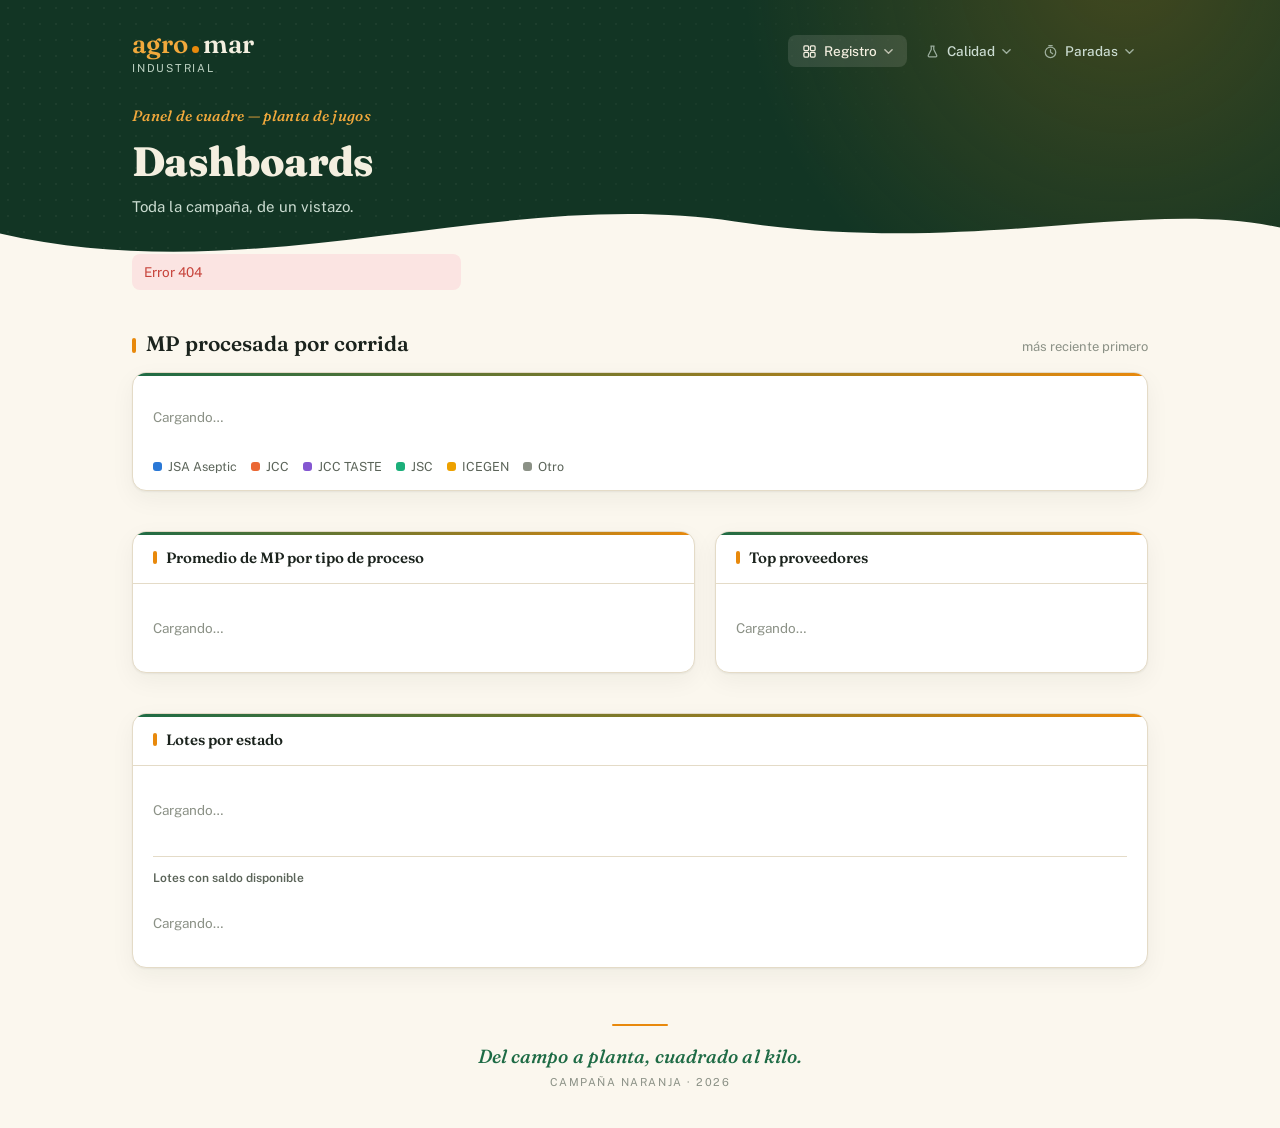
==== web/index.html @ 3c663998 "Nombres completos en "Top proveedores" (Dashboards) Los nombres de proveedor se cortaban con "..." y" ====
<!doctype html>
<html lang="es" data-theme="light">
<head>
<meta charset="utf-8">
<meta name="viewport" content="width=device-width, initial-scale=1, maximum-scale=1">
<title>Dashboards · Agromar</title>
<link rel="preconnect" href="https://fonts.googleapis.com">
<link rel="preconnect" href="https://fonts.gstatic.com" crossorigin>
<link href="https://fonts.googleapis.com/css2?family=Fraunces:ital,opsz,wght@0,9..144,500;0,9..144,600;0,9..144,700;0,9..144,800;1,9..144,500;1,9..144,600&family=Public+Sans:wght@400;500;600;700&family=IBM+Plex+Mono:wght@500;600&display=swap" rel="stylesheet">
<link rel="icon" type="image/svg+xml" href="/favicon.svg">
<link rel="stylesheet" href="style.css">
</head>
<body>

<div class="hero">
  <div class="wrap hero-inner">
    <div class="mark-row">
      <div>
        <div class="mark"><span class="agro">agro</span><span class="dot"></span><span class="mar">mar</span></div>
        <div class="mark-sub">Industrial</div>
      </div>
      <nav class="tabs">
        <button type="button" class="nav-dropdown-btn active" data-menu="menuRegistro">
          <svg class="nav-icon" viewBox="0 0 18 18" fill="none"><rect x="2.3" y="2.3" width="5.6" height="5.6" rx="1.2" stroke="currentColor" stroke-width="1.5"/><rect x="10.1" y="2.3" width="5.6" height="5.6" rx="1.2" stroke="currentColor" stroke-width="1.5"/><rect x="2.3" y="10.1" width="5.6" height="5.6" rx="1.2" stroke="currentColor" stroke-width="1.5"/><rect x="10.1" y="10.1" width="5.6" height="5.6" rx="1.2" stroke="currentColor" stroke-width="1.5"/></svg>
          Registro
          <svg class="nav-caret" viewBox="0 0 10 6" fill="none"><path d="M1 1l4 4 4-4" stroke="currentColor" stroke-width="1.6" stroke-linecap="round" stroke-linejoin="round"/></svg>
        </button>
        <button type="button" class="nav-dropdown-btn" data-menu="menuCalidad">
          <svg class="nav-icon" viewBox="0 0 18 18" fill="none"><path d="M7 2.5h4M7.5 2.5v4.2L4 13.5a1.3 1.3 0 0 0 1.15 1.9h7.7A1.3 1.3 0 0 0 14 13.5l-3.5-6.8V2.5" stroke="currentColor" stroke-width="1.5" stroke-linecap="round" stroke-linejoin="round"/></svg>
          Calidad
          <svg class="nav-caret" viewBox="0 0 10 6" fill="none"><path d="M1 1l4 4 4-4" stroke="currentColor" stroke-width="1.6" stroke-linecap="round" stroke-linejoin="round"/></svg>
        </button>
        <button type="button" class="nav-dropdown-btn" data-menu="menuParadas">
          <svg class="nav-icon" viewBox="0 0 18 18" fill="none"><circle cx="9" cy="10" r="6.3" stroke="currentColor" stroke-width="1.5"/><path d="M9 6.8V10l2.6 1.7" stroke="currentColor" stroke-width="1.5" stroke-linecap="round" stroke-linejoin="round"/><path d="M7 2h4" stroke="currentColor" stroke-width="1.5" stroke-linecap="round"/></svg>
          Paradas
          <svg class="nav-caret" viewBox="0 0 10 6" fill="none"><path d="M1 1l4 4 4-4" stroke="currentColor" stroke-width="1.6" stroke-linecap="round" stroke-linejoin="round"/></svg>
        </button>
      </nav>
    </div>
    <p class="hero-eyebrow">Panel de cuadre — planta de jugos</p>
    <h1 class="hero-title">Dashboards</h1>
    <p class="hero-sub">Toda la campaña, de un vistazo.</p>
  </div>
  <div class="wave">
    <svg viewBox="0 0 1080 90" preserveAspectRatio="none"><path d="M0,40 C 220,90 420,0 620,30 C 820,60 960,10 1080,35 L1080,90 L0,90 Z" fill="var(--bg)"/></svg>
  </div>
</div>

<div class="wrap" style="margin-top:-36px;position:relative;z-index:2">
  <div class="kpis-3" id="kpis"><div class="empty">Cargando…</div></div>

  <section>
    <div class="section-head">
      <h2>MP procesada por corrida</h2>
      <span class="hint">más reciente primero</span>
    </div>
    <div class="panel">
      <div class="panel-body">
        <div class="stat-row scroll-y" id="chartCorridas"><div class="empty">Cargando…</div></div>
        <div class="viz-legend" id="legendTipo">
          <div class="viz-legend-item"><span class="viz-legend-dot" style="background:var(--series-1)"></span>JSA Aseptic</div>
          <div class="viz-legend-item"><span class="viz-legend-dot" style="background:var(--series-2)"></span>JCC</div>
          <div class="viz-legend-item"><span class="viz-legend-dot" style="background:var(--series-5)"></span>JCC TASTE</div>
          <div class="viz-legend-item"><span class="viz-legend-dot" style="background:var(--series-3)"></span>JSC</div>
          <div class="viz-legend-item"><span class="viz-legend-dot" style="background:var(--series-4)"></span>ICEGEN</div>
          <div class="viz-legend-item"><span class="viz-legend-dot" style="background:var(--text-muted)"></span>Otro</div>
        </div>
      </div>
    </div>
  </section>

  <section class="split split-stretch">
    <div class="panel">
      <div class="panel-head"><h3>Promedio de MP por tipo de proceso</h3></div>
      <div class="panel-body">
        <div class="stat-row" id="porTipo"><div class="empty">Cargando…</div></div>
      </div>
    </div>

    <div class="panel">
      <div class="panel-head"><h3>Top proveedores</h3></div>
      <div class="panel-body">
        <div class="stat-row scroll-y" id="porProveedor" style="max-height:280px"><div class="empty">Cargando…</div></div>
      </div>
    </div>
  </section>

  <section>
    <div class="panel">
      <div class="panel-head"><h3>Lotes por estado</h3></div>
      <div class="panel-body">
        <div class="stat-row" id="porEstado"><div class="empty">Cargando…</div></div>
        <div class="mini-subhead">Lotes con saldo disponible</div>
        <div class="stat-row scroll-y" id="listaSaldo" style="max-height:260px"><div class="empty">Cargando…</div></div>
      </div>
    </div>
  </section>
  <!-- "Producto terminado" se quitó (09-set-2026) - litros/rendimiento
       solo eran confiables para 2 de 57 corridas, quedaba engañoso como
       total de campaña. Pendiente decidir qué va en su lugar - ver
       memoria del proyecto. -->

  <div class="foot">
    <div class="foot-rule"></div>
    <div class="foot-line">Del campo a planta, cuadrado al kilo.</div>
    <div class="foot-year">Campaña Naranja · 2026</div>
  </div>
</div>

<div class="nav-dropdown-menu" id="menuRegistro" hidden>
  <a href="tablero.html"><svg class="nav-icon" viewBox="0 0 18 18" fill="none"><rect x="2" y="3" width="14" height="9.5" rx="1.3" stroke="currentColor" stroke-width="1.5"/><path d="M6.5 15.5h5M9 12.5v3" stroke="currentColor" stroke-width="1.5" stroke-linecap="round"/></svg>Tablero</a>
  <a href="index.html" class="active"><svg class="nav-icon" viewBox="0 0 18 18" fill="none"><path d="M3.5 14V9.5M9 14V4M14.5 14V10.5" stroke="currentColor" stroke-width="1.8" stroke-linecap="round"/></svg>Dashboards</a>
  <a href="corridas.html"><svg class="nav-icon" viewBox="0 0 18 18" fill="none"><path d="M2 10h2.8l1.8-5.5L9.4 13l1.6-6.5H16" stroke="currentColor" stroke-width="1.7" stroke-linecap="round" stroke-linejoin="round"/></svg>Corridas</a>
  <a href="registrar.html"><svg class="nav-icon" viewBox="0 0 18 18" fill="none"><path d="M11.3 3.3l3.4 3.4-7.6 7.6-3.9 1 1-3.9 7.1-7.1Z" stroke="currentColor" stroke-width="1.6" stroke-linejoin="round"/></svg>Registrar consumo</a>
  <a href="lotes.html"><svg class="nav-icon" viewBox="0 0 18 18" fill="none"><path d="M2.5 6.2 9 3l6.5 3.2v6.6L9 16l-6.5-3.2V6.2Z" stroke="currentColor" stroke-width="1.5" stroke-linejoin="round"/><path d="M2.5 6.2 9 9.4l6.5-3.2M9 9.4V16" stroke="currentColor" stroke-width="1.5" stroke-linejoin="round"/></svg>Lotes</a>
  <a href="trazabilidad.html"><svg class="nav-icon" viewBox="0 0 18 18" fill="none"><circle cx="7.8" cy="7.8" r="4.8" stroke="currentColor" stroke-width="1.5"/><path d="M11.5 11.5L15.5 15.5" stroke="currentColor" stroke-width="1.5" stroke-linecap="round"/></svg>Trazabilidad de lote</a>
  <a href="sincronizar.html"><svg class="nav-icon" viewBox="0 0 18 18" fill="none"><path d="M14.5 5.2A6 6 0 0 0 4 8.3M3.5 12.8A6 6 0 0 0 14 9.7" stroke="currentColor" stroke-width="1.6" stroke-linecap="round"/><path d="M14.5 2.2v3.3h-3.3M3.5 15.8v-3.3h3.3" stroke="currentColor" stroke-width="1.6" stroke-linecap="round" stroke-linejoin="round"/></svg>Sincronizar</a>
</div>
<div class="nav-dropdown-menu" id="menuCalidad" hidden>
  <a href="calidad.html"><svg class="nav-icon" viewBox="0 0 18 18" fill="none"><path d="M7 2.5h4M7.5 2.5v4.2L4 13.5a1.3 1.3 0 0 0 1.15 1.9h7.7A1.3 1.3 0 0 0 14 13.5l-3.5-6.8V2.5" stroke="currentColor" stroke-width="1.5" stroke-linecap="round" stroke-linejoin="round"/></svg>Siguiente bin</a>
  <a href="mediciones.html"><svg class="nav-icon" viewBox="0 0 18 18" fill="none"><path d="M9 2.5v4M6 3.2l1 3.6M12 3.2l-1 3.6M6 6.5h6l1.3 8a1.5 1.5 0 0 1-1.5 1.8H6.2A1.5 1.5 0 0 1 4.7 14.5Z" stroke="currentColor" stroke-width="1.4" stroke-linecap="round" stroke-linejoin="round"/></svg>Medición de tanques</a>
</div>
<div class="nav-dropdown-menu" id="menuParadas" hidden>
  <a href="paradas.html"><svg class="nav-icon" viewBox="0 0 18 18" fill="none"><circle cx="9" cy="10" r="6.3" stroke="currentColor" stroke-width="1.5"/><path d="M9 6.8V10l2.6 1.7" stroke="currentColor" stroke-width="1.5" stroke-linecap="round" stroke-linejoin="round"/><path d="M7 2h4" stroke="currentColor" stroke-width="1.5" stroke-linecap="round"/></svg>Registrar paradas</a>
</div>

<script src="app.js"></script>
<script>
const TIPO_ORDEN = [
  { key: "JSA", label: "JSA Aseptic", clase: "series-1" },
  { key: "JCC", label: "JCC", clase: "series-2" },
  { key: "JCC TASTE", label: "JCC TASTE", clase: "series-5" },
  { key: "JSC", label: "JSC", clase: "series-3" },
  { key: "ICEGEN", label: "ICEGEN", clase: "series-4" },
  { key: "OTRO", label: "Otro", clase: "series-otro" },
];

const ESTADO_ORDEN = [
  { key: "EN ESPERA", label: "En espera", var: "--warn" },
  { key: "EN PROCESO", label: "En proceso", var: "--ok" },
  { key: "PROCESADO", label: "Procesado", var: "--text-muted" },
];

function normEstado(e) { return (e || "").trim().toUpperCase(); }

function mpDeCorrida(c) {
  return Number(c.mp_kg_objetivo ?? c.kg_asignados_total ?? 0);
}

// ---------- color por tipo de proceso (misma paleta categorica de "Promedio de MP por tipo de proceso") ----------
function colorDeTipo(tipo) {
  const t = TIPO_ORDEN.find(t => t.key === tipo) || TIPO_ORDEN[TIPO_ORDEN.length - 1];
  return `var(--${t.clase === "series-otro" ? "text-muted" : t.clase})`;
}

const ICON_MP = '<svg viewBox="0 0 20 20" fill="none"><path d="M4 16V10M10 16V4M16 16V11.5" stroke="currentColor" stroke-width="2" stroke-linecap="round"/></svg>';
const ICON_CORRIDAS = '<svg viewBox="0 0 20 20" fill="none"><rect x="3" y="4" width="14" height="13" rx="2" stroke="currentColor" stroke-width="1.8"/><path d="M3 8h14" stroke="currentColor" stroke-width="1.8"/></svg>';
const ICON_PROMEDIO = '<svg viewBox="0 0 20 20" fill="none"><path d="M3 14 L8 8 L11.5 11 L17 5" stroke="currentColor" stroke-width="1.8" stroke-linecap="round" stroke-linejoin="round"/><path d="M12.5 5H17V9.5" stroke="currentColor" stroke-width="1.8" stroke-linecap="round" stroke-linejoin="round"/></svg>';

// ---------- barras horizontales (categoria + valor), etiqueta y numero siempre visibles ----------
// La etiqueta nunca envuelve a 2 lineas (se veia mal, cada fila quedaba de
// alto distinto) - se recorta con "..." si no entra, y el nombre completo
// queda en el title (tooltip al pasar el mouse / mantener tocado).
function statBarRow(label, valorTexto, pct, colorStyle, labelWidth, tituloCompleto, wrap) {
  const labelStyle = `${labelWidth ? `width:${labelWidth};` : ""}${wrap ? "white-space:normal;overflow:visible;text-overflow:clip;line-height:1.25" : ""}`;
  return `
    <div class="stat-bar-row"${wrap ? ' style="align-items:flex-start"' : ""}>
      <div class="stat-bar-label" style="${labelStyle}" title="${escapeHtml(tituloCompleto || "")}">${label}</div>
      <div class="stat-bar-track"><div class="stat-bar-fill" style="width:${pct}%;${colorStyle}"></div></div>
      <div class="stat-bar-value num">${valorTexto}</div>
    </div>
  `;
}

// ---------- MP procesada por corrida: lista (mas reciente primero), no un grafico mudo ----------
function renderListaCorridas(corridas) {
  const cont = document.getElementById("chartCorridas");
  const datos = corridas
    .slice()
    .sort((a, b) => new Date(b.fecha_inicio) - new Date(a.fecha_inicio))
    .map(c => ({ nombre: c.nombre, valor: mpDeCorrida(c), tipo: c.tipo_proceso }));

  if (datos.length === 0) {
    cont.innerHTML = '<div class="empty">Todavía no hay corridas registradas.</div>';
    return;
  }
  const max = Math.max(...datos.map(d => d.valor), 1);
  cont.innerHTML = datos.map(d => {
    const color = colorDeTipo(d.tipo);
    const dot = `<span class="viz-legend-dot" style="background:${color};margin-right:8px"></span>`;
    return statBarRow(
      `${dot}${escapeHtml(d.nombre)}`,
      `${fmtKg(d.valor)} kg`,
      Math.max(2, (d.valor / max) * 100),
      `background:${color}`,
      "190px",
      d.nombre
    );
  }).join("");
}

// ---------- MP por tipo de proceso: PROMEDIO por corrida (no el total, que solo refleja cuantas corridas hubo de cada tipo) ----------
function renderPorTipo(corridas) {
  const stats = {};
  for (const t of TIPO_ORDEN) stats[t.key] = { suma: 0, cuenta: 0 };
  for (const c of corridas) {
    const valor = mpDeCorrida(c);
    if (valor <= 0) continue;
    const tipo = TIPO_ORDEN.some(t => t.key === c.tipo_proceso) ? c.tipo_proceso : "OTRO";
    stats[tipo].suma += valor;
    stats[tipo].cuenta += 1;
  }
  const promedios = {};
  for (const t of TIPO_ORDEN) promedios[t.key] = stats[t.key].cuenta ? stats[t.key].suma / stats[t.key].cuenta : 0;
  const max = Math.max(...Object.values(promedios), 1);

  const cont = document.getElementById("porTipo");
  const filas = TIPO_ORDEN
    .filter(t => stats[t.key].cuenta > 0)
    .map(t => statBarRow(
      `${t.label} <span class="stat-bar-sub">(${stats[t.key].cuenta})</span>`,
      `${fmtKg(promedios[t.key])} kg`,
      Math.max(2, (promedios[t.key] / max) * 100),
      `background:var(--${t.clase === "series-otro" ? "text-muted" : t.clase})`,
      "150px",
      `${t.label} (${stats[t.key].cuenta})`
    ));
  cont.innerHTML = filas.join("") || '<div class="empty">Sin datos.</div>';
}

function renderPorEstado(lotes) {
  const conteo = { "EN ESPERA": 0, "EN PROCESO": 0, "PROCESADO": 0 };
  for (const l of lotes) {
    const e = normEstado(l.estado_actual);
    if (e in conteo) conteo[e]++;
  }
  const max = Math.max(...Object.values(conteo), 1);
  const cont = document.getElementById("porEstado");
  cont.innerHTML = ESTADO_ORDEN.map(e => statBarRow(
    e.label, conteo[e.key], Math.max(2, (conteo[e.key] / max) * 100), `background:var(${e.var})`
  )).join("");
}

// ---------- lotes que todavia tienen saldo (los que de verdad siguen en planta) ----------
function renderListaSaldo(lotes) {
  const conSaldo = lotes
    .filter(l => ["EN PROCESO", "EN ESPERA"].includes(normEstado(l.estado_actual)))
    .sort((a, b) => Number(b.kg_saldo) - Number(a.kg_saldo));

  const cont = document.getElementById("listaSaldo");
  if (conSaldo.length === 0) {
    cont.innerHTML = '<div class="empty">No hay lotes con saldo en este momento.</div>';
    return;
  }
  // el llenado de la barra es relativo al peso neto de CADA lote, no al
  // lote mas grande de la lista - un lote completo (nunca tocado) siempre
  // se ve con la barra llena, y solo un lote con saldo PARCIAL de verdad
  // se ve incompleto (Stephano lo notó: lotes completos aparecían con la
  // barra a medias solo por ser más chicos que el más grande de la lista).
  cont.innerHTML = conSaldo.map(l => statBarRow(
    `#${l.numero} <span class="stat-bar-sub">${escapeHtml(l.ubicacion_actual || "—")}</span>`,
    `${fmtSaldo(l.kg_saldo)} kg`,
    Math.min(100, Math.max(2, (Number(l.kg_saldo) / Number(l.peso_neto_kg)) * 100)),
    "background:var(--forest-2)",
    "120px",
    `#${l.numero} ${l.ubicacion_actual || "—"}`
  )).join("");
}

// ---------- top proveedores por volumen de MP entregado ----------
function renderPorProveedor(lotes) {
  const totales = {};
  for (const l of lotes) {
    const prov = l.proveedor || "—";
    totales[prov] = (totales[prov] || 0) + Number(l.peso_neto_kg || 0);
  }
  const entradas = Object.entries(totales).sort((a, b) => b[1] - a[1]).slice(0, 10);
  const cont = document.getElementById("porProveedor");
  if (entradas.length === 0) {
    cont.innerHTML = '<div class="empty">Sin datos.</div>';
    return;
  }
  const max = entradas[0][1] || 1;
  cont.innerHTML = entradas.map(([prov, valor]) => statBarRow(
    escapeHtml(prov),
    `${fmtKg(valor)} kg`,
    Math.max(2, (valor / max) * 100),
    "background:var(--citrus)",
    "190px",
    prov,
    true
  )).join("");
}

async function cargar() {
  try {
    const [corridas, lotes] = await Promise.all([
      apiGet("/api/corridas"), apiGet("/api/lotes"),
    ]);

    const mpProcesada = corridas.reduce((suma, c) => suma + mpDeCorrida(c), 0);
    const conValor = corridas.filter(c => mpDeCorrida(c) > 0);
    const promedio = conValor.length ? mpProcesada / conValor.length : 0;

    document.getElementById("kpis").innerHTML = `
      <div class="kpi with-icon">
        <div class="kpi-medal citrus">${ICON_MP}</div>
        <div><div class="kpi-label">MP procesada</div><div class="kpi-value num citrus">${fmtKg(mpProcesada)}</div><div class="kpi-note">kg, toda la campaña</div></div>
      </div>
      <div class="kpi with-icon">
        <div class="kpi-medal">${ICON_CORRIDAS}</div>
        <div><div class="kpi-label">Corridas</div><div class="kpi-value num">${corridas.length}</div><div class="kpi-note">registradas en total</div></div>
      </div>
      <div class="kpi with-icon">
        <div class="kpi-medal">${ICON_PROMEDIO}</div>
        <div><div class="kpi-label">Promedio por corrida</div><div class="kpi-value num">${fmtKg(promedio)}</div><div class="kpi-note">kg de MP</div></div>
      </div>
    `;
    ajustarKpiValues(document.getElementById("kpis"));

    renderListaCorridas(corridas);
    renderPorTipo(corridas);
    renderPorProveedor(lotes);
    renderPorEstado(lotes);
    renderListaSaldo(lotes);
  } catch (e) {
    document.getElementById("kpis").innerHTML = `<div class="msg bad">${escapeHtml(e.message)}</div>`;
  }
}

cargar();
</script>
</body>
</html>
---- web/style.css ----
:root{
  --bg:#FBF7EE; --surface:#FFFFFF; --surface-2:#F3EDE0; --border:#E4DBC7;
  --text:#1B231D; --text-2:#5B6459; --text-muted:#8B9186;
  --forest:#123524; --forest-2:#1E6B45; --forest-tint:#E7EFE9;
  --citrus:#E8890C; --citrus-light:#F2A93C; --citrus-tint:#FBE9CE;
  --ok:#2F9E5B; --ok-bg:#E4F3EA; --warn:#C77A0E; --warn-bg:#FBEBD6; --bad:#C7433B; --bad-bg:#FBE4E2;
  --foot-accent:#1E6B45;
  --shadow:0 1px 2px rgba(27,35,29,.06), 0 8px 24px rgba(27,35,29,.05);
  --shadow-lg:0 4px 10px rgba(27,35,29,.08), 0 16px 32px rgba(27,35,29,.10);
  --row-alt:rgba(120,140,125,.08);
  /* paleta categorica validada (dataviz skill) - identidad de tipo de proceso */
  --series-1:#2a78d6; --series-2:#eb6834; --series-3:#1baf7a; --series-4:#eda100; --series-5:#8457d1;
}
@media (prefers-color-scheme: dark){
  :root:not([data-theme="light"]){
    --bg:#101A14; --surface:#16241C; --surface-2:#1C2E22; --border:#2A3E31;
    --text:#EDEEE7; --text-2:#B7C0B5; --text-muted:#7E897F;
    --forest:#1E6B45; --forest-2:#2F8C5C; --forest-tint:#1A2E22;
    --citrus:#F2A93C; --citrus-light:#F6C177; --citrus-tint:#2E2515;
    --ok:#4CC787; --ok-bg:#153826; --warn:#E8A93C; --warn-bg:#3A2C12; --bad:#E8685F; --bad-bg:#3B1D1B;
    --foot-accent:#F2A93C;
    --shadow:0 1px 2px rgba(0,0,0,.3), 0 8px 24px rgba(0,0,0,.35);
    --shadow-lg:0 4px 10px rgba(0,0,0,.35), 0 16px 32px rgba(0,0,0,.45);
    --series-1:#3987e5; --series-2:#d95926; --series-3:#199e70; --series-4:#c98500; --series-5:#9b72e0;
  }
}
:root[data-theme="dark"]{
  --bg:#101A14; --surface:#16241C; --surface-2:#1C2E22; --border:#2A3E31;
  --text:#EDEEE7; --text-2:#B7C0B5; --text-muted:#7E897F;
  --forest:#1E6B45; --forest-2:#2F8C5C; --forest-tint:#1A2E22;
  --citrus:#F2A93C; --citrus-light:#F6C177; --citrus-tint:#2E2515;
  --ok:#4CC787; --ok-bg:#153826; --warn:#E8A93C; --warn-bg:#3A2C12; --bad:#E8685F; --bad-bg:#3B1D1B;
  --foot-accent:#F2A93C;
  --shadow:0 1px 2px rgba(0,0,0,.3), 0 8px 24px rgba(0,0,0,.35);
  --shadow-lg:0 4px 10px rgba(0,0,0,.35), 0 16px 32px rgba(0,0,0,.45);
  --series-1:#3987e5; --series-2:#d95926; --series-3:#199e70; --series-4:#c98500; --series-5:#9b72e0;
}
*{box-sizing:border-box}
html{color-scheme:light dark}
body{background:var(--bg);color:var(--text);font-family:'Public Sans',system-ui,sans-serif;margin:0}
h1,h2,h3{font-family:'Fraunces',Georgia,serif;text-wrap:balance;margin:0;color:inherit}
.num{font-family:'IBM Plex Mono','SFMono-Regular',monospace;font-variant-numeric:tabular-nums}
.wrap{max-width:1080px;margin:0 auto;padding:0 32px}

/* ---------- hero + nav ---------- */
.hero{position:relative;overflow:hidden;padding-bottom:56px;color:#F4EFE0;
  background:
    radial-gradient(620px circle at 88% -12%, color-mix(in srgb, var(--citrus) 22%, transparent), transparent 62%),
    var(--forest);
}
.hero::before{content:"";position:absolute;inset:0;
  background-image:radial-gradient(rgba(244,239,224,.10) 1px,transparent 1.4px);
  background-size:16px 16px;opacity:.5;
  mask-image:linear-gradient(120deg,#000 0%,#000 38%,transparent 72%);
}
.hero-inner{position:relative;padding-top:28px}
.mark-row{display:flex;align-items:center;justify-content:space-between;flex-wrap:wrap;gap:16px}
.mark{display:flex;align-items:baseline;gap:2px;font-family:'Fraunces',Georgia,serif;font-weight:600;font-size:26px}
.mark .agro{color:var(--citrus-light)}
.mark .mar{color:#F4EFE0}
.mark .dot{width:7px;height:7px;border-radius:50%;background:var(--citrus);display:inline-block;margin:0 2px 4px}
.mark-sub{font-size:11px;letter-spacing:.16em;text-transform:uppercase;color:#BFD3C4;margin-top:2px}
nav.tabs{display:flex;gap:4px}
nav.tabs a{display:inline-flex;align-items:center;gap:7px;font-size:13.5px;font-weight:500;color:#CBDCD1;text-decoration:none;padding:8px 14px;border-radius:8px;transition:background .15s,color .15s}
nav.tabs a:hover{background:rgba(244,239,224,.08)}
nav.tabs a.active{background:rgba(244,239,224,.12);color:#F4EFE0}
.nav-icon{width:15px;height:15px;flex-shrink:0;opacity:.7;transition:opacity .15s}
nav.tabs a:hover .nav-icon,nav.tabs a.active .nav-icon{opacity:1}

/* ---------- menú desplegable del nav (Registro / Calidad) - vive fuera del
   hero (que tiene overflow:hidden) y se posiciona con position:fixed vía JS,
   mismo criterio que el .csel-popup de Lotes ---------- */
.nav-dropdown-btn{display:inline-flex;align-items:center;gap:7px;font-size:13.5px;font-weight:500;color:#CBDCD1;background:none;border:none;cursor:pointer;padding:8px 14px;border-radius:8px;font-family:inherit;transition:background .15s,color .15s}
.nav-dropdown-btn:hover{background:rgba(244,239,224,.08)}
.nav-dropdown-btn.active{background:rgba(244,239,224,.12);color:#F4EFE0}
.nav-dropdown-btn.active .nav-icon{opacity:1}
.nav-caret{width:9px;height:9px;opacity:.7;flex-shrink:0}
.nav-dropdown-menu{position:fixed;z-index:200;min-width:215px;background:var(--surface);border:1px solid var(--border);border-radius:12px;box-shadow:var(--shadow);padding:6px;display:flex;flex-direction:column;gap:2px}
.nav-dropdown-menu[hidden]{display:none}
.nav-dropdown-menu a{display:flex;align-items:center;gap:9px;padding:9px 12px;border-radius:8px;font-size:13.5px;font-weight:500;color:var(--text-2);text-decoration:none;transition:background .15s,color .15s}
.nav-dropdown-menu a:hover{background:var(--surface-2)}
.nav-dropdown-menu a.active{background:var(--citrus-tint);color:var(--citrus);font-weight:600}
.nav-dropdown-menu .nav-icon{opacity:.85;color:inherit}
.hero-eyebrow{font-family:'Fraunces',Georgia,serif;font-style:italic;font-weight:500;font-size:15px;color:var(--citrus-light);margin-top:32px;letter-spacing:.02em}
.hero-title{font-size:41px;font-weight:800;line-height:1.06;letter-spacing:-.015em;margin-top:10px;max-width:640px}
.hero-title em{font-style:italic;font-weight:500;color:var(--citrus-light)}
.hero-sub{font-size:15px;color:#CBDCD1;margin-top:12px;max-width:480px;line-height:1.6}
.wave{position:absolute;left:0;right:0;bottom:-2px;line-height:0}
.wave svg{width:100%;height:auto;display:block}

/* ---------- kpis ---------- */
.kpis{display:grid;grid-template-columns:repeat(4,1fr);gap:14px;margin-top:-36px;position:relative;z-index:2}
.kpi{position:relative;overflow:hidden;background:var(--surface);border:1px solid var(--border);border-radius:14px;padding:18px 20px;box-shadow:var(--shadow);transition:transform .15s ease,box-shadow .15s ease}
.kpi::before{content:"";position:absolute;top:0;left:0;right:0;height:3px;background:linear-gradient(90deg,var(--citrus),var(--forest-2))}
.kpi:hover{transform:translateY(-2px);box-shadow:var(--shadow-lg)}
.kpi.with-icon{display:flex;gap:12px;align-items:flex-start;padding-left:26px}
.kpi.with-icon>div{min-width:0}
.kpi.with-icon::before{content:none}
.kpi.with-icon::after{content:"";position:absolute;left:0;top:16px;bottom:16px;width:3px;border-radius:0 2px 2px 0;
  background:linear-gradient(180deg,var(--citrus),var(--forest-2))}
.kpi-medal{width:38px;height:38px;border-radius:11px;background:var(--forest-tint);display:flex;align-items:center;justify-content:center;flex-shrink:0;
  box-shadow:inset 0 0 0 1px color-mix(in srgb, var(--forest-2) 16%, transparent)}
.kpi-medal svg{width:19px;height:19px;stroke:var(--forest-2)}
.kpi-medal.citrus{background:var(--citrus-tint);box-shadow:inset 0 0 0 1px color-mix(in srgb, var(--citrus) 22%, transparent)}
.kpi-medal.citrus svg{stroke:var(--citrus)}
.kpi-label{font-size:12px;color:var(--text-muted);text-transform:uppercase;letter-spacing:.06em}
.kpi-value{font-size:26px;font-weight:600;margin-top:6px;white-space:nowrap}
.kpi-value.citrus{color:var(--citrus)}
.kpi-note{font-size:12px;color:var(--text-2);margin-top:4px}

/* ---------- sections ---------- */
section{margin-top:40px}
.section-head{display:flex;align-items:baseline;justify-content:space-between;margin-bottom:16px;flex-wrap:wrap;gap:8px}
.section-head h2{font-size:21px;font-weight:600}
.section-head h2::before{content:"";display:inline-block;width:4px;height:15px;background:var(--citrus);border-radius:2px;margin-right:10px;vertical-align:-2px}
.section-head .hint{font-size:13px;color:var(--text-muted)}

/* ---------- corrida cards ---------- */
.corrida{background:var(--surface);border:1px solid var(--border);border-radius:14px;padding:20px 22px;box-shadow:var(--shadow);transition:transform .15s ease,box-shadow .15s ease}
.corrida:hover{transform:translateY(-2px);box-shadow:var(--shadow-lg)}
.corrida + .corrida{margin-top:12px}
.live-dot{display:inline-block;width:7px;height:7px;border-radius:50%;background:var(--citrus);margin-right:7px;position:relative;top:-1px;animation:live-pulse 2s infinite}
@keyframes live-pulse{
  0%{box-shadow:0 0 0 0 rgba(232,137,12,.45)}
  70%{box-shadow:0 0 0 7px rgba(232,137,12,0)}
  100%{box-shadow:0 0 0 0 rgba(232,137,12,0)}
}
.corrida-top{display:flex;justify-content:space-between;align-items:flex-start;gap:16px;flex-wrap:wrap}
.corrida-name{font-weight:600;font-size:16px}
.corrida-range{font-size:12.5px;color:var(--text-muted);margin-top:3px}
.pill{font-size:12px;font-weight:600;padding:4px 11px;border-radius:99px;white-space:nowrap}
.pill.ok{background:var(--ok-bg);color:var(--ok)}
.pill.warn{background:var(--warn-bg);color:var(--warn)}
.pill.bad{background:var(--bad-bg);color:var(--bad)}
.pill.neutral{background:var(--surface-2);color:var(--text-2)}
.corrida.live{border-color:var(--citrus);border-width:1.5px}
.running-total{font-size:15.5px;margin-top:16px}
.running-total .num{font-size:19px;font-weight:600}
.corrida-lotes{display:flex;flex-wrap:wrap;gap:6px;margin-top:14px}
.chip{font-size:12px;background:var(--surface-2);color:var(--text-2);padding:4px 10px;border-radius:8px;border:1px solid var(--border)}
.chip b{color:var(--text);font-weight:600}
.empty{color:var(--text-muted);font-size:13.5px;padding:20px 0}
td.empty{padding:20px}
.corrida-acciones{display:flex;gap:16px;margin-top:14px;padding-top:12px;border-top:1px solid var(--border)}
.btn-link{background:none;border:none;padding:0;font-size:12.5px;font-weight:600;color:var(--text-2);cursor:pointer;font-family:inherit;transition:color .15s ease}
.btn-link:hover{color:var(--citrus)}
.btn-link.strong{color:var(--citrus)}
.btn-link-bad{color:var(--bad)}
.btn-link-bad:hover{color:var(--bad)}
.productos-panel,.finalizar-panel{margin-top:14px;padding-top:14px;border-top:1px solid var(--border)}
.prod-lista{display:flex;flex-direction:column;gap:8px}
.prod-fila{display:flex;justify-content:space-between;align-items:center;background:var(--surface-2);border-radius:10px;padding:10px 14px;font-size:13px}
.prod-fila-entrada{background:var(--forest-tint)}
.prod-detalle{color:var(--text-muted);font-size:12px;margin-left:10px}
.prod-pt{display:flex;align-items:center;gap:10px;font-weight:600}
.prod-pt .btn-link{color:var(--text-muted);font-size:14px}
.prod-pt .btn-link:hover{color:var(--bad)}
.prod-grupo-titulo{font-size:11px;text-transform:uppercase;letter-spacing:.05em;color:var(--text-muted);font-weight:600;margin-bottom:6px}

/* ---------- panels / tables ---------- */
.panel{position:relative;background:var(--surface);border:1px solid var(--border);border-radius:14px;box-shadow:var(--shadow);overflow:hidden}
.panel::before{content:"";position:absolute;top:0;left:0;right:0;height:3px;background:linear-gradient(90deg,var(--forest-2),var(--citrus));z-index:1}
.panel-head{position:relative;padding:16px 20px;border-bottom:1px solid var(--border);display:flex;justify-content:space-between;align-items:center;gap:12px}
.panel-head h3{font-size:15px;font-weight:600}
.panel-head h3::before{content:"";display:inline-block;width:4px;height:13px;background:var(--citrus);border-radius:2px;margin-right:9px;vertical-align:-1px}
.panel-body{padding:16px 20px}
table{width:100%;border-collapse:collapse;font-size:13px}
th{text-align:left;font-size:11px;text-transform:uppercase;letter-spacing:.05em;color:var(--text-muted);font-weight:600;padding:10px 20px;border-bottom:1px solid var(--border)}
td{padding:11px 20px;border-bottom:1px solid var(--border);color:var(--text-2)}
td.strong{color:var(--text);font-weight:500}
tr:last-child td{border-bottom:none}
td.right,th.right{text-align:right}
tbody tr:nth-child(even) td{background:var(--row-alt)}
tbody tr:hover td{background:var(--surface-2)}
.table-wrap{overflow-x:auto}
.saldo-bar{display:inline-block;width:46px;height:5px;border-radius:99px;background:var(--surface-2);vertical-align:middle;margin-right:8px;overflow:hidden}
.saldo-bar i{display:block;height:100%;background:var(--citrus)}
.tag{font-size:10.5px;padding:2px 7px;border-radius:6px;background:var(--forest-tint);color:var(--forest-2);font-weight:600}
.num-sub{font-size:11px;color:var(--text-muted);font-weight:400;margin-top:2px;white-space:nowrap}
.lote-link{color:var(--citrus);text-decoration:none}
.lote-link:hover{text-decoration:underline}

/* ---------- dropdown propio para celdas editables (lotes: estado/ubicación) ---------- */
.edit-inline{display:inline-flex;align-items:center;gap:4px}
.csel-btn{
  width:auto;min-width:88px;padding:4px 10px;font-size:12.5px;border-radius:99px;border:1px solid var(--border);
  background:var(--surface-2);color:var(--text-2);font-family:inherit;cursor:pointer;white-space:nowrap;
  display:inline-flex;align-items:center;gap:6px;justify-content:space-between;flex-shrink:0;
}
.csel-btn:hover{border-color:var(--citrus)}
.csel-btn:focus-visible{outline:2px solid var(--citrus);outline-offset:1px}
.csel-arrow{font-size:9px;color:var(--text-muted);flex-shrink:0}
.csel-btn.pill-select{font-weight:600;border:none}
.csel-btn.pill-select.neutral{background:var(--surface-2);color:var(--text-2)}
.csel-btn.pill-select.ok{background:var(--ok-bg);color:var(--ok)}
.csel-btn.pill-select.warn{background:var(--warn-bg);color:var(--warn)}
.csel-btn.pill-select .csel-arrow{color:inherit;opacity:.6}
.edit-inline .btn-link{font-size:13px;line-height:1;padding:2px}

.csel-popup{
  position:fixed;list-style:none;margin:0;padding:6px;z-index:100;
  background:var(--surface);border:1px solid var(--border);border-radius:12px;box-shadow:var(--shadow);
  min-width:120px;max-height:240px;overflow-y:auto;
}
.csel-popup li{
  padding:8px 12px;border-radius:8px;font-size:13px;color:var(--text);cursor:pointer;white-space:nowrap;
}
.csel-popup li:hover{background:var(--surface-2)}
.csel-popup li.csel-selected{background:var(--citrus-tint);color:var(--citrus);font-weight:600}
.csel-popup li.csel-check{padding:0}
.csel-popup li.csel-check label{display:flex;align-items:center;gap:9px;padding:8px 12px;cursor:pointer;width:100%}
.csel-popup li.csel-check input{width:15px;height:15px;flex-shrink:0;accent-color:var(--citrus)}
.csel-popup li.csel-apply-row{padding:6px 4px 2px;margin-top:2px;border-top:1px solid var(--border);cursor:default}
.csel-popup li.csel-apply-row:hover{background:none}
.csel-apply{width:100%;padding:8px}

/* ---------- forms (registrar consumo) ---------- */
.split{display:grid;grid-template-columns:1.3fr 1fr;gap:20px;align-items:start}
.split-stretch{align-items:stretch}
.split-stretch .panel{display:flex;flex-direction:column}
.split-stretch .panel-body{flex:1}
.form-body{padding:18px 20px 20px;display:flex;flex-direction:column;gap:14px}
.field label{font-size:12px;color:var(--text-2);font-weight:600;display:block;margin-bottom:5px}
input,select,textarea{
  width:100%;border:1px solid var(--border);background:var(--surface-2);border-radius:9px;
  padding:10px 12px;font-size:14px;color:var(--text);font-family:inherit;
}
input:focus,select:focus,textarea:focus{outline:2px solid var(--citrus);outline-offset:-1px;background:var(--surface)}
input[type="number"]{font-family:'IBM Plex Mono','SFMono-Regular',monospace}
.two-col{display:grid;grid-template-columns:1fr 1fr;gap:12px}
.lookup{background:var(--forest-tint);border:1px solid var(--border);border-radius:10px;padding:12px 14px;display:flex;flex-direction:column;gap:6px}
.lookup-row{display:flex;justify-content:space-between;font-size:12.5px}
.lookup-row span:first-child{color:var(--text-2)}
.lookup-row span:last-child{font-weight:600}
.lookup-row.saldo span:last-child{color:var(--ok)}
.hint-line{font-size:12.5px;color:var(--text-muted)}
.suggested{font-size:14px}
.suggested b{font-family:'IBM Plex Mono','SFMono-Regular',monospace}
.btn{background:var(--citrus);color:#2B1600;font-weight:600;font-size:14px;border:none;border-radius:9px;padding:12px;text-align:center;cursor:pointer;width:100%;transition:background .15s ease,transform .1s ease}
.btn:hover{background:var(--citrus-light)}
.btn:active{transform:scale(.98)}
.btn:disabled{opacity:.5;cursor:not-allowed}
.msg{font-size:13.5px;padding:10px 12px;border-radius:8px}
.msg.ok{background:var(--ok-bg);color:var(--ok)}
.msg.warn{background:var(--warn-bg);color:var(--warn)}
.msg.bad{background:var(--bad-bg);color:var(--bad)}
.search-row{margin-bottom:16px}

/* ---------- barra de búsqueda + chips de filtro rápido (lotes) ---------- */
.lotes-toolbar{display:flex;align-items:center;gap:14px;flex-wrap:wrap}
.lotes-toolbar input{flex:1 1 260px}
.chips{display:flex;gap:8px;flex-wrap:wrap}
.chip-filter{font-size:12.5px;font-weight:600;padding:8px 15px;border-radius:99px;border:1px solid var(--border);background:var(--surface);color:var(--text-2);white-space:nowrap;cursor:pointer;font-family:inherit;transition:background .15s ease,color .15s ease,border-color .15s ease}
.chip-filter:hover{border-color:var(--citrus)}
.chip-filter.active{background:var(--forest);color:#F4EFE0;border-color:var(--forest)}

/* ---------- footer ---------- */
.foot{margin:56px 0 40px;text-align:center}
.foot-rule{width:56px;height:2px;background:var(--citrus);margin:0 auto 18px;border-radius:2px}
.foot-line{font-family:'Fraunces',Georgia,serif;font-style:italic;font-weight:500;font-size:19px;color:var(--foot-accent);letter-spacing:.005em}
.foot-year{font-size:11px;letter-spacing:.14em;text-transform:uppercase;color:var(--text-muted);margin-top:8px}

/* ---------- dashboards / charts ---------- */
.kpis-3{display:grid;grid-template-columns:repeat(3,1fr);gap:14px}
.kpis-2{display:grid;grid-template-columns:repeat(2,1fr);gap:12px;margin-bottom:6px}
.kpis-2:empty{display:none}
.kpis-2 .kpi{padding:14px 16px;box-shadow:none;border:1px solid var(--border)}
.kpis-2 .kpi-value{font-size:20px}
.chart-scroll{overflow-x:auto;padding-bottom:4px}
.chart-scroll svg{display:block}
.viz-bar{fill:var(--citrus);rx:4}
.viz-bar:hover{fill:var(--citrus-light)}
.viz-bar.series-1{fill:var(--series-1)}
.viz-bar.series-2{fill:var(--series-2)}
.viz-bar.series-3{fill:var(--series-3)}
.viz-bar.series-4{fill:var(--series-4)}
.viz-bar.series-5{fill:var(--series-5)}
.viz-bar.series-otro{fill:var(--text-muted)}
.viz-baseline{stroke:var(--border);stroke-width:1}
.viz-legend{display:flex;flex-wrap:wrap;gap:14px;margin-top:14px;font-size:12.5px;color:var(--text-2)}
.viz-legend.bordered{margin-top:0;padding:12px 20px;border-top:1px solid var(--border)}
.viz-legend-item{display:flex;align-items:center;gap:6px}
.viz-legend-dot{width:9px;height:9px;border-radius:3px;display:inline-block}
.viz-tooltip{position:absolute;pointer-events:none;background:var(--forest);color:#F4EFE0;font-size:12px;
  padding:7px 10px;border-radius:8px;box-shadow:var(--shadow);white-space:nowrap;z-index:10;opacity:0;
  transform:translate(-50%,-100%);transition:opacity .1s}
.viz-tooltip.show{opacity:1}
.viz-tooltip b{font-family:'IBM Plex Mono','SFMono-Regular',monospace}
.viz-wrap{position:relative}
.stat-row{display:flex;flex-direction:column;gap:10px}
.stat-bar-row{display:flex;align-items:center;gap:12px;font-size:13px}
.stat-bar-label{width:110px;flex-shrink:0;color:var(--text-2);white-space:nowrap;overflow:hidden;text-overflow:ellipsis}
.stat-bar-track{flex:1;height:10px;border-radius:99px;background:var(--surface-2);overflow:hidden}
.stat-bar-fill{height:100%;border-radius:99px;background:var(--citrus)}
.stat-bar-fill.series-1{background:var(--series-1)}
.stat-bar-fill.series-2{background:var(--series-2)}
.stat-bar-fill.series-3{background:var(--series-3)}
.stat-bar-fill.series-4{background:var(--series-4)}
.stat-bar-fill.series-5{background:var(--series-5)}
.stat-bar-fill.series-otro{background:var(--text-muted)}
.stat-bar-value{width:104px;text-align:right;flex-shrink:0;font-weight:600;white-space:nowrap}
.hero-figure{font-size:15px;color:var(--text-2)}
.hero-figure b{font-size:15px}
.scroll-y{max-height:420px;overflow-y:auto;padding-right:6px}
.stat-bar-sub{color:var(--text-muted);font-weight:400;font-size:11px}
.mini-subhead{font-size:12px;font-weight:600;color:var(--text-2);margin:18px 0 10px;padding-top:14px;border-top:1px solid var(--border)}

@media (max-width:760px){
  .kpis{grid-template-columns:repeat(2,1fr)}
  .kpis-3{grid-template-columns:1fr}
  .split{grid-template-columns:1fr}
  .two-col{grid-template-columns:1fr}
  .wrap{padding:0 18px}
  nav.tabs{width:100%;justify-content:space-between}
  nav.tabs a{padding:8px 8px;font-size:12.5px}
}
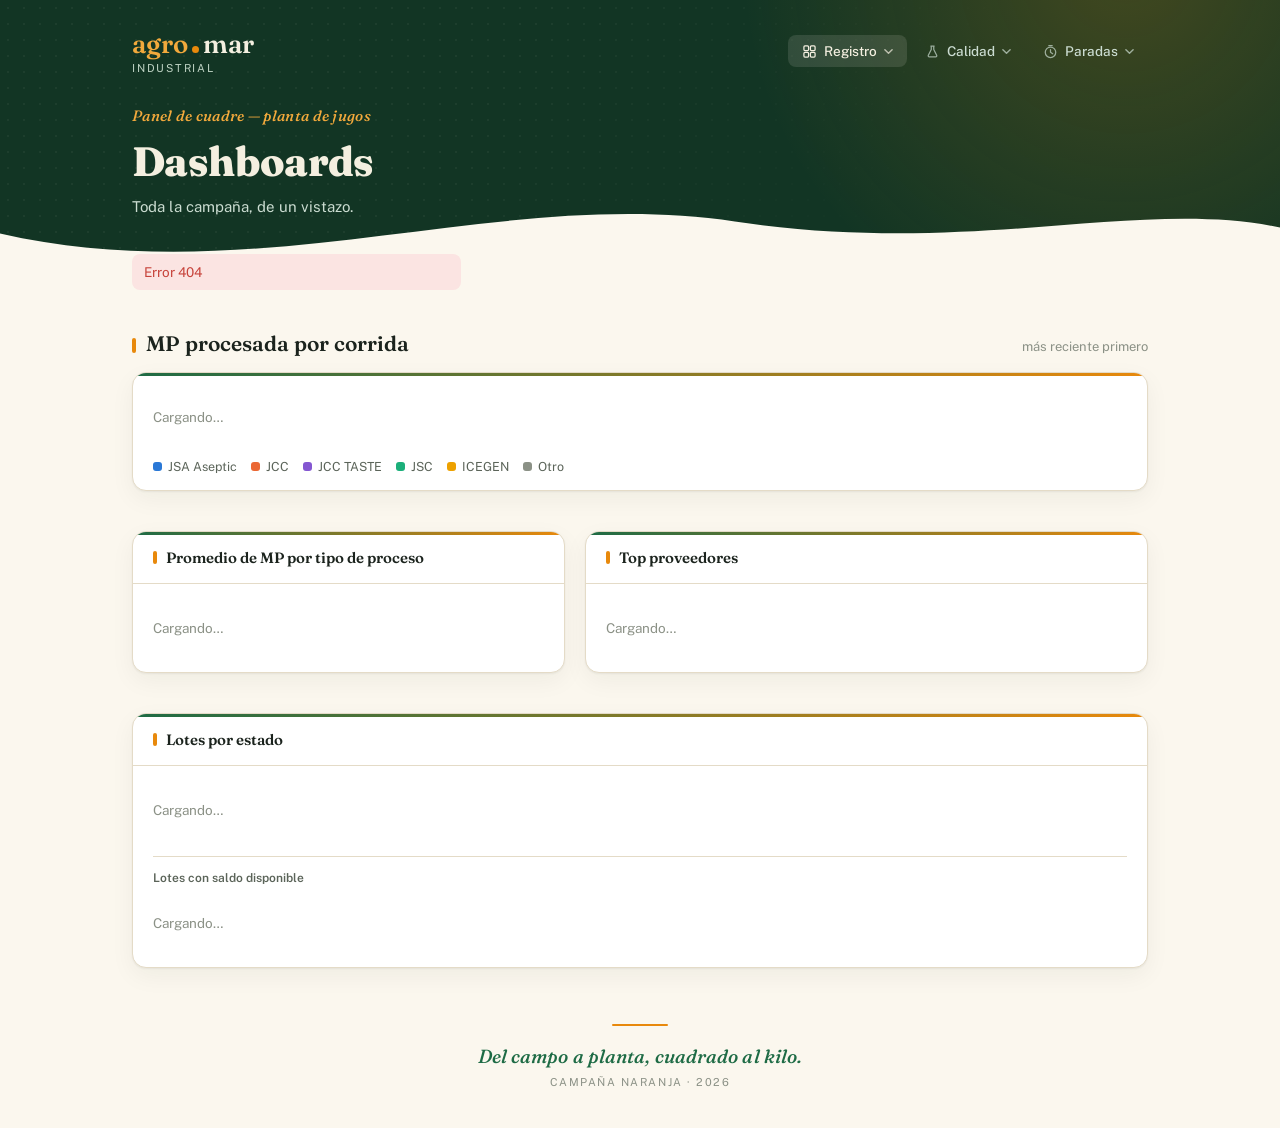
==== commit f8a87453: "Darle más ancho a "Top proveedores" en vez de a "Tipo de proceso" La columna de "Promedio de MP por " ====
--- a/web/index.html
+++ b/web/index.html
@@ -69,7 +69,7 @@
     </div>
   </section>
 
-  <section class="split split-stretch">
+  <section class="split split-stretch split-proveedores">
     <div class="panel">
       <div class="panel-head"><h3>Promedio de MP por tipo de proceso</h3></div>
       <div class="panel-body">
--- a/web/style.css
+++ b/web/style.css
@@ -219,6 +219,7 @@
 .split-stretch{align-items:stretch}
 .split-stretch .panel{display:flex;flex-direction:column}
 .split-stretch .panel-body{flex:1}
+.split-proveedores{grid-template-columns:1fr 1.3fr}
 .form-body{padding:18px 20px 20px;display:flex;flex-direction:column;gap:14px}
 .field label{font-size:12px;color:var(--text-2);font-weight:600;display:block;margin-bottom:5px}
 input,select,textarea{
@@ -308,7 +309,7 @@
 @media (max-width:760px){
   .kpis{grid-template-columns:repeat(2,1fr)}
   .kpis-3{grid-template-columns:1fr}
-  .split{grid-template-columns:1fr}
+  .split,.split-proveedores{grid-template-columns:1fr}
   .two-col{grid-template-columns:1fr}
   .wrap{padding:0 18px}
   nav.tabs{width:100%;justify-content:space-between}
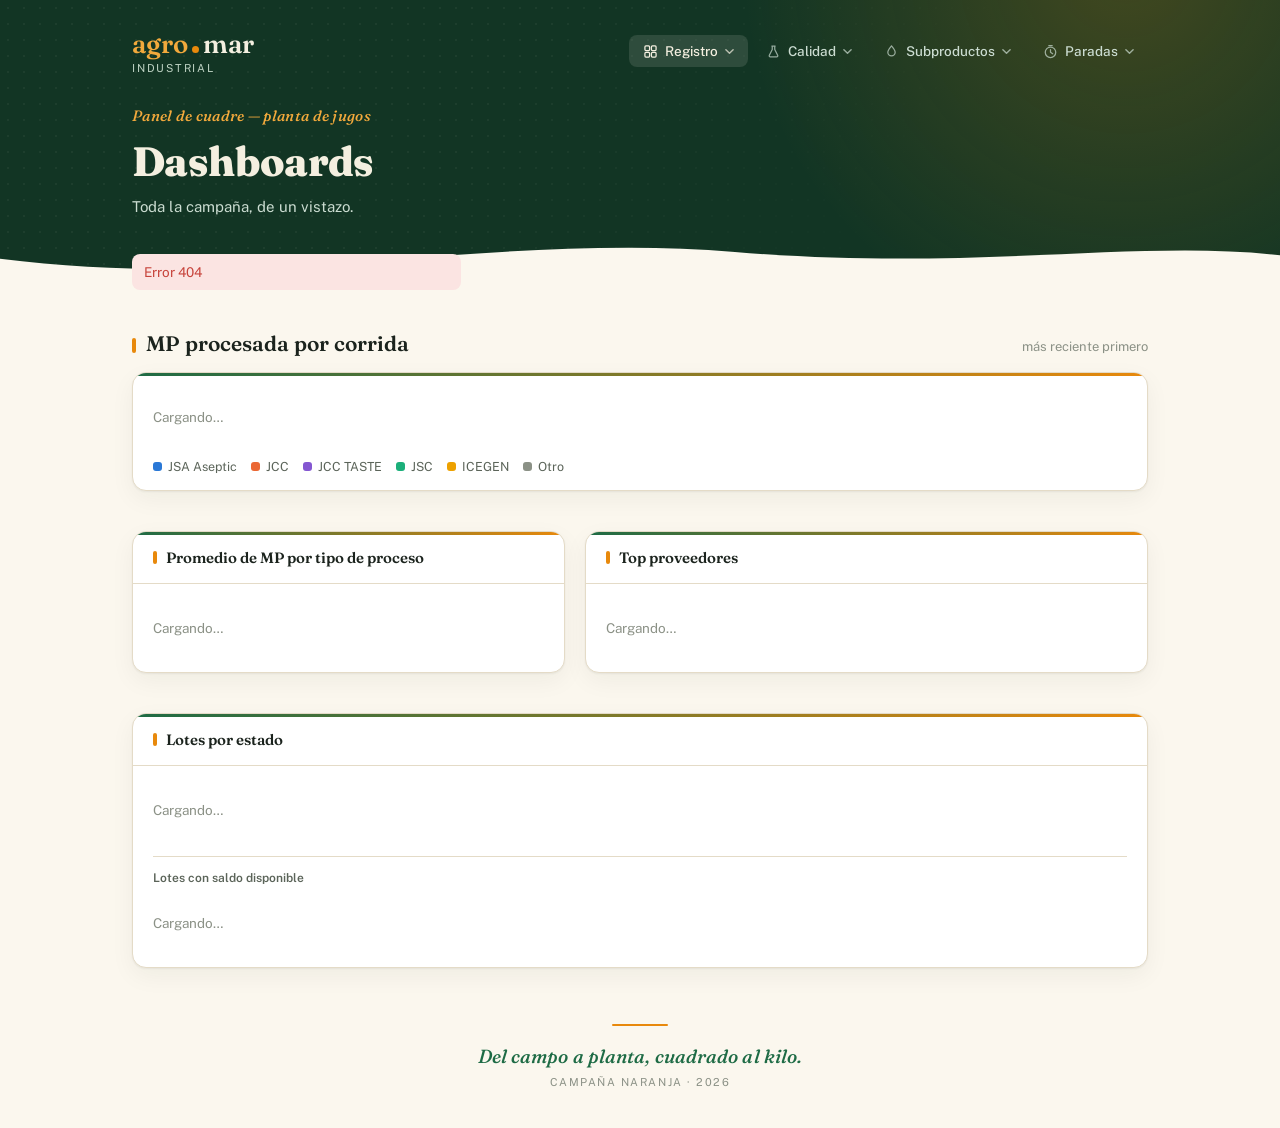
==== commit 57d3bf67: "Subproductos: seguimiento de emulsión y aceite de naranja orgánica Nueva página «Subproductos» (menú" ====
--- a/web/index.html
+++ b/web/index.html
@@ -30,6 +30,11 @@
           Calidad
           <svg class="nav-caret" viewBox="0 0 10 6" fill="none"><path d="M1 1l4 4 4-4" stroke="currentColor" stroke-width="1.6" stroke-linecap="round" stroke-linejoin="round"/></svg>
         </button>
+        <button type="button" class="nav-dropdown-btn" data-menu="menuSubproductos">
+          <svg class="nav-icon" viewBox="0 0 18 18" fill="none"><path d="M9 2.2c2.6 3.1 4.4 5.4 4.4 7.7a4.4 4.4 0 0 1-8.8 0c0-2.3 1.8-4.6 4.4-7.7Z" stroke="currentColor" stroke-width="1.5" stroke-linejoin="round"/></svg>
+          Subproductos
+          <svg class="nav-caret" viewBox="0 0 10 6" fill="none"><path d="M1 1l4 4 4-4" stroke="currentColor" stroke-width="1.6" stroke-linecap="round" stroke-linejoin="round"/></svg>
+        </button>
         <button type="button" class="nav-dropdown-btn" data-menu="menuParadas">
           <svg class="nav-icon" viewBox="0 0 18 18" fill="none"><circle cx="9" cy="10" r="6.3" stroke="currentColor" stroke-width="1.5"/><path d="M9 6.8V10l2.6 1.7" stroke="currentColor" stroke-width="1.5" stroke-linecap="round" stroke-linejoin="round"/><path d="M7 2h4" stroke="currentColor" stroke-width="1.5" stroke-linecap="round"/></svg>
           Paradas
@@ -120,6 +125,9 @@
   <a href="calidad.html"><svg class="nav-icon" viewBox="0 0 18 18" fill="none"><path d="M7 2.5h4M7.5 2.5v4.2L4 13.5a1.3 1.3 0 0 0 1.15 1.9h7.7A1.3 1.3 0 0 0 14 13.5l-3.5-6.8V2.5" stroke="currentColor" stroke-width="1.5" stroke-linecap="round" stroke-linejoin="round"/></svg>Siguiente bin</a>
   <a href="mediciones.html"><svg class="nav-icon" viewBox="0 0 18 18" fill="none"><path d="M9 2.5v4M6 3.2l1 3.6M12 3.2l-1 3.6M6 6.5h6l1.3 8a1.5 1.5 0 0 1-1.5 1.8H6.2A1.5 1.5 0 0 1 4.7 14.5Z" stroke="currentColor" stroke-width="1.4" stroke-linecap="round" stroke-linejoin="round"/></svg>Medición de tanques</a>
 </div>
+<div class="nav-dropdown-menu" id="menuSubproductos" hidden>
+  <a href="subproductos.html"><svg class="nav-icon" viewBox="0 0 18 18" fill="none"><path d="M9 2.2c2.6 3.1 4.4 5.4 4.4 7.7a4.4 4.4 0 0 1-8.8 0c0-2.3 1.8-4.6 4.4-7.7Z" stroke="currentColor" stroke-width="1.5" stroke-linejoin="round"/></svg>Emulsión y aceite</a>
+</div>
 <div class="nav-dropdown-menu" id="menuParadas" hidden>
   <a href="paradas.html"><svg class="nav-icon" viewBox="0 0 18 18" fill="none"><circle cx="9" cy="10" r="6.3" stroke="currentColor" stroke-width="1.5"/><path d="M9 6.8V10l2.6 1.7" stroke="currentColor" stroke-width="1.5" stroke-linecap="round" stroke-linejoin="round"/><path d="M7 2h4" stroke="currentColor" stroke-width="1.5" stroke-linecap="round"/></svg>Registrar paradas</a>
 </div>
@@ -161,13 +169,27 @@
 // La etiqueta nunca envuelve a 2 lineas (se veia mal, cada fila quedaba de
 // alto distinto) - se recorta con "..." si no entra, y el nombre completo
 // queda en el title (tooltip al pasar el mouse / mantener tocado).
-function statBarRow(label, valorTexto, pct, colorStyle, labelWidth, tituloCompleto, wrap) {
-  const labelStyle = `${labelWidth ? `width:${labelWidth};` : ""}${wrap ? "white-space:normal;overflow:visible;text-overflow:clip;line-height:1.25" : ""}`;
+function statBarRow(label, valorTexto, pct, colorStyle, labelWidth, tituloCompleto) {
   return `
-    <div class="stat-bar-row"${wrap ? ' style="align-items:flex-start"' : ""}>
-      <div class="stat-bar-label" style="${labelStyle}" title="${escapeHtml(tituloCompleto || "")}">${label}</div>
+    <div class="stat-bar-row">
+      <div class="stat-bar-label" style="${labelWidth ? `width:${labelWidth}` : ""}" title="${escapeHtml(tituloCompleto || "")}">${label}</div>
       <div class="stat-bar-track"><div class="stat-bar-fill" style="width:${pct}%;${colorStyle}"></div></div>
       <div class="stat-bar-value num">${valorTexto}</div>
+    </div>
+  `;
+}
+
+// nombre completo arriba, barra + kg debajo - a diferencia de statBarRow(),
+// esto es para etiquetas largas (razón social) donde ponerlas al lado de la
+// barra deja la barra flotando con un montón de espacio vacío alrededor.
+function statBarRowStacked(label, valorTexto, pct, colorStyle) {
+  return `
+    <div class="stat-bar-row-stacked">
+      <div class="stat-bar-name">${label}</div>
+      <div class="stat-bar-row">
+        <div class="stat-bar-track"><div class="stat-bar-fill" style="width:${pct}%;${colorStyle}"></div></div>
+        <div class="stat-bar-value num">${valorTexto}</div>
+      </div>
     </div>
   `;
 }
@@ -281,22 +303,24 @@
     return;
   }
   const max = entradas[0][1] || 1;
-  cont.innerHTML = entradas.map(([prov, valor]) => statBarRow(
+  cont.innerHTML = entradas.map(([prov, valor]) => statBarRowStacked(
     escapeHtml(prov),
     `${fmtKg(valor)} kg`,
     Math.max(2, (valor / max) * 100),
-    "background:var(--citrus)",
-    "190px",
-    prov,
-    true
+    "background:var(--citrus)"
   )).join("");
 }
 
 async function cargar() {
   try {
-    const [corridas, lotes] = await Promise.all([
+    const [corridas, lotesTodos] = await Promise.all([
       apiGet("/api/corridas"), apiGet("/api/lotes"),
     ]);
+    // un lote derivado (numero negativo) es producto que salió de una
+    // corrida PRE CC, no materia prima nueva - no cuenta para "cuántos
+    // lotes hay" ni "cuánto entregó cada proveedor" (mismo criterio que en
+    // Lotes y los reportes).
+    const lotes = lotesTodos.filter(l => l.numero >= 0);
 
     const mpProcesada = corridas.reduce((suma, c) => suma + mpDeCorrida(c), 0);
     const conValor = corridas.filter(c => mpDeCorrida(c) > 0);
--- a/web/style.css
+++ b/web/style.css
@@ -37,6 +37,12 @@
 }
 *{box-sizing:border-box}
 html{color-scheme:light dark}
+/* el tema elegido manda sobre el de Windows: si no, con Windows en oscuro y el
+   panel en claro los controles nativos (scrollbars) salen negros */
+:root[data-theme="light"]{color-scheme:light}
+:root[data-theme="dark"]{color-scheme:dark}
+/* scrollbar delgada y del color del tema */
+*{scrollbar-width:thin;scrollbar-color:color-mix(in srgb,var(--text-muted) 45%,transparent) transparent}
 body{background:var(--bg);color:var(--text);font-family:'Public Sans',system-ui,sans-serif;margin:0}
 h1,h2,h3{font-family:'Fraunces',Georgia,serif;text-wrap:balance;margin:0;color:inherit}
 .num{font-family:'IBM Plex Mono','SFMono-Regular',monospace;font-variant-numeric:tabular-nums}
@@ -86,7 +92,10 @@
 .hero-title em{font-style:italic;font-weight:500;color:var(--citrus-light)}
 .hero-sub{font-size:15px;color:#CBDCD1;margin-top:12px;max-width:480px;line-height:1.6}
 .wave{position:absolute;left:0;right:0;bottom:-2px;line-height:0}
-.wave svg{width:100%;height:auto;display:block}
+/* altura acotada (antes height:auto: crecía con el ancho de la pantalla y en
+   monitores anchos llegaba a ~110px, más que el padding-bottom del .hero, y
+   la curva tapaba la última línea del subtítulo) */
+.wave svg{width:100%;height:clamp(36px,5vw,60px);display:block}
 
 /* ---------- kpis ---------- */
 .kpis{display:grid;grid-template-columns:repeat(4,1fr);gap:14px;margin-top:-36px;position:relative;z-index:2}
@@ -147,7 +156,7 @@
 .btn-link.strong{color:var(--citrus)}
 .btn-link-bad{color:var(--bad)}
 .btn-link-bad:hover{color:var(--bad)}
-.productos-panel,.finalizar-panel{margin-top:14px;padding-top:14px;border-top:1px solid var(--border)}
+.productos-panel,.finalizar-panel,.editar-panel{margin-top:14px;padding-top:14px;border-top:1px solid var(--border)}
 .prod-lista{display:flex;flex-direction:column;gap:8px}
 .prod-fila{display:flex;justify-content:space-between;align-items:center;background:var(--surface-2);border-radius:10px;padding:10px 14px;font-size:13px}
 .prod-fila-entrada{background:var(--forest-tint)}
@@ -167,6 +176,9 @@
 table{width:100%;border-collapse:collapse;font-size:13px}
 th{text-align:left;font-size:11px;text-transform:uppercase;letter-spacing:.05em;color:var(--text-muted);font-weight:600;padding:10px 20px;border-bottom:1px solid var(--border)}
 td{padding:11px 20px;border-bottom:1px solid var(--border);color:var(--text-2)}
+/* tabla angosta con edición en línea (Registrar consumo): menos relleno lateral
+   para que la fila en edición (kg + % desc. + Guardar/Cancelar) quepa en el panel */
+.tabla-compacta th,.tabla-compacta td{padding-left:10px;padding-right:10px}
 td.strong{color:var(--text);font-weight:500}
 tr:last-child td{border-bottom:none}
 td.right,th.right{text-align:right}
@@ -177,6 +189,15 @@
 .saldo-bar i{display:block;height:100%;background:var(--citrus)}
 .tag{font-size:10.5px;padding:2px 7px;border-radius:6px;background:var(--forest-tint);color:var(--forest-2);font-weight:600}
 .num-sub{font-size:11px;color:var(--text-muted);font-weight:400;margin-top:2px;white-space:nowrap}
+/* edición en línea de una asignación (Registrar consumo): el input global tiene
+   padding grande y width:100% (content-box) - dentro de una celda de tabla
+   angosta quedaba enorme y empujaba los botones fuera del panel. */
+.edit-fila{display:flex;align-items:center;justify-content:flex-end;gap:5px;white-space:nowrap}
+.edit-fila + .edit-fila{margin-top:5px}
+.edit-fila span{font-size:11px;color:var(--text-muted);width:48px;flex-shrink:0;text-align:left}
+.edit-fila.ancho span{width:82px}
+.edit-mini-input{box-sizing:border-box;padding:5px 8px;font-size:13px;text-align:right;flex-shrink:0}
+.edit-acciones{display:flex;flex-wrap:wrap;justify-content:flex-end;gap:2px 10px}
 .lote-link{color:var(--citrus);text-decoration:none}
 .lote-link:hover{text-decoration:underline}
 
@@ -209,7 +230,8 @@
 .csel-popup li.csel-selected{background:var(--citrus-tint);color:var(--citrus);font-weight:600}
 .csel-popup li.csel-check{padding:0}
 .csel-popup li.csel-check label{display:flex;align-items:center;gap:9px;padding:8px 12px;cursor:pointer;width:100%}
-.csel-popup li.csel-check input{width:15px;height:15px;flex-shrink:0;accent-color:var(--citrus)}
+.csel-popup li.csel-check input[type="checkbox"]{width:15px;height:15px;flex-shrink:0;accent-color:var(--citrus)}
+.csel-peso-input{margin-top:2px}
 .csel-popup li.csel-apply-row{padding:6px 4px 2px;margin-top:2px;border-top:1px solid var(--border);cursor:default}
 .csel-popup li.csel-apply-row:hover{background:none}
 .csel-apply{width:100%;padding:8px}
@@ -300,6 +322,10 @@
 .stat-bar-fill.series-5{background:var(--series-5)}
 .stat-bar-fill.series-otro{background:var(--text-muted)}
 .stat-bar-value{width:104px;text-align:right;flex-shrink:0;font-weight:600;white-space:nowrap}
+.stat-bar-row-stacked{display:flex;flex-direction:column;gap:5px}
+.stat-bar-row-stacked .stat-bar-name{color:var(--text-2);line-height:1.3;font-size:12px}
+.stat-bar-row-stacked .stat-bar-track{height:8px}
+.stat-bar-row-stacked .stat-bar-value{width:auto}
 .hero-figure{font-size:15px;color:var(--text-2)}
 .hero-figure b{font-size:15px}
 .scroll-y{max-height:420px;overflow-y:auto;padding-right:6px}
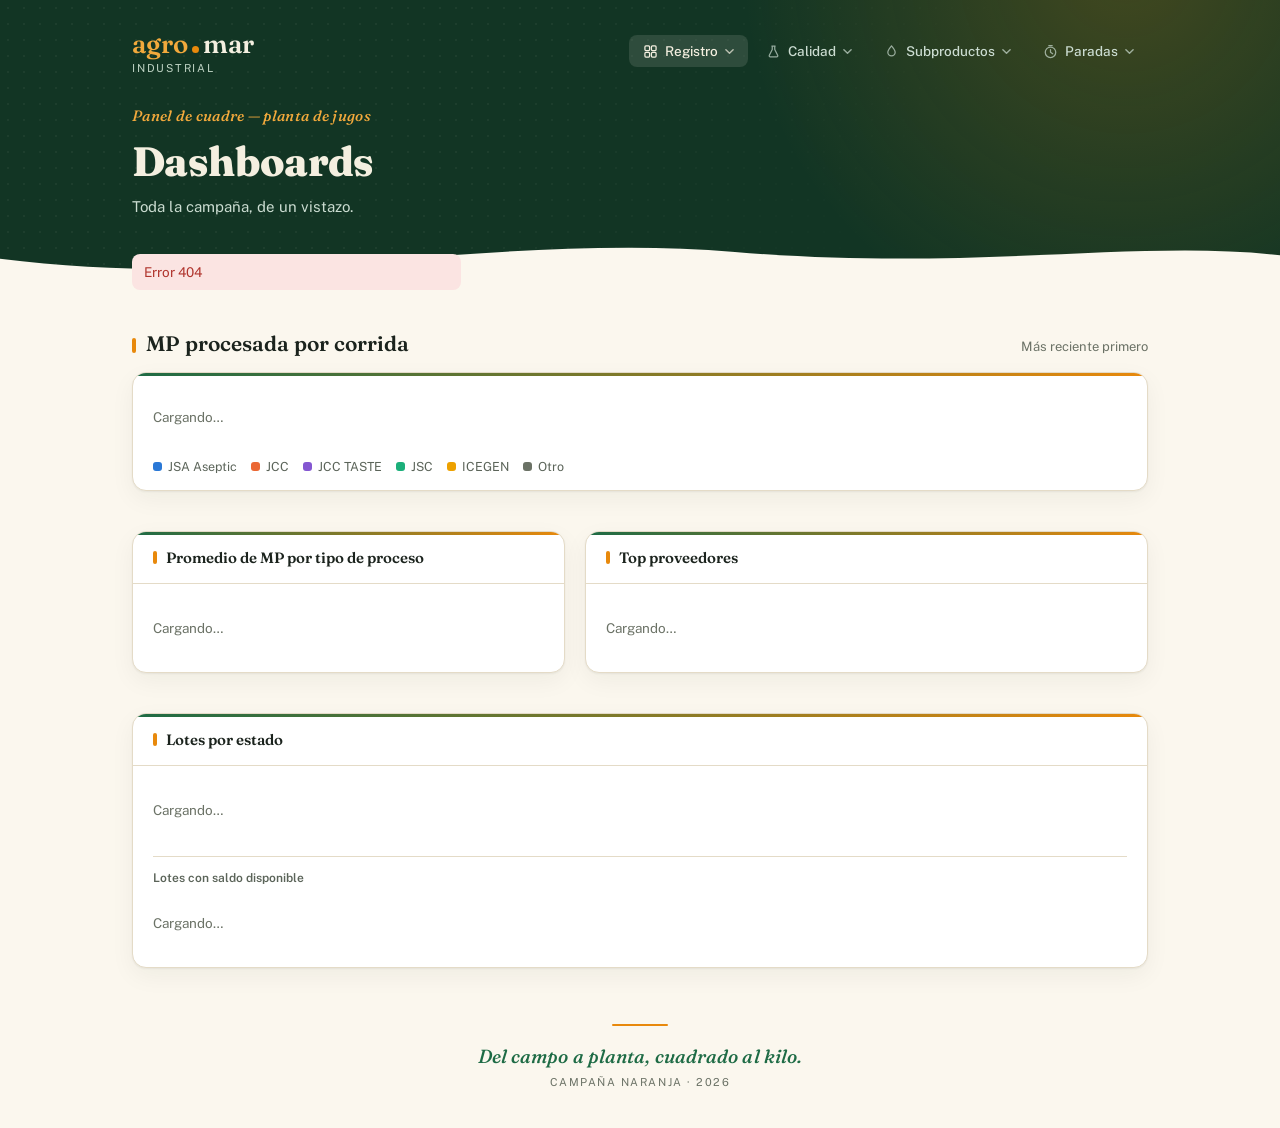
==== commit e46013a4: "Pulido para presentación: seguridad, accesibilidad, textos formales y pruebas - Sesión con vencimien" ====
--- a/web/index.html
+++ b/web/index.html
@@ -2,7 +2,7 @@
 <html lang="es" data-theme="light">
 <head>
 <meta charset="utf-8">
-<meta name="viewport" content="width=device-width, initial-scale=1, maximum-scale=1">
+<meta name="viewport" content="width=device-width, initial-scale=1">
 <title>Dashboards · Agromar</title>
 <link rel="preconnect" href="https://fonts.googleapis.com">
 <link rel="preconnect" href="https://fonts.gstatic.com" crossorigin>
@@ -57,7 +57,7 @@
   <section>
     <div class="section-head">
       <h2>MP procesada por corrida</h2>
-      <span class="hint">más reciente primero</span>
+      <span class="hint">Más reciente primero</span>
     </div>
     <div class="panel">
       <div class="panel-body">
@@ -100,10 +100,8 @@
       </div>
     </div>
   </section>
-  <!-- "Producto terminado" se quitó (09-set-2026) - litros/rendimiento
-       solo eran confiables para 2 de 57 corridas, quedaba engañoso como
-       total de campaña. Pendiente decidir qué va en su lugar - ver
-       memoria del proyecto. -->
+  <!-- "Producto terminado" no se muestra aquí: litros y rendimiento solo son
+       confiables en algunas corridas y engañarían como total de campaña. -->
 
   <div class="foot">
     <div class="foot-rule"></div>
@@ -277,7 +275,7 @@
   // el llenado de la barra es relativo al peso neto de CADA lote, no al
   // lote mas grande de la lista - un lote completo (nunca tocado) siempre
   // se ve con la barra llena, y solo un lote con saldo PARCIAL de verdad
-  // se ve incompleto (Stephano lo notó: lotes completos aparecían con la
+  // se ve incompleto (antes lotes completos aparecían con la
   // barra a medias solo por ser más chicos que el más grande de la lista).
   cont.innerHTML = conSaldo.map(l => statBarRow(
     `#${l.numero} <span class="stat-bar-sub">${escapeHtml(l.ubicacion_actual || "—")}</span>`,
@@ -329,15 +327,15 @@
     document.getElementById("kpis").innerHTML = `
       <div class="kpi with-icon">
         <div class="kpi-medal citrus">${ICON_MP}</div>
-        <div><div class="kpi-label">MP procesada</div><div class="kpi-value num citrus">${fmtKg(mpProcesada)}</div><div class="kpi-note">kg, toda la campaña</div></div>
+        <div><div class="kpi-label">MP procesada</div><div class="kpi-value num citrus">${fmtKg(mpProcesada)}</div><div class="kpi-note">Kg, toda la campaña</div></div>
       </div>
       <div class="kpi with-icon">
         <div class="kpi-medal">${ICON_CORRIDAS}</div>
-        <div><div class="kpi-label">Corridas</div><div class="kpi-value num">${corridas.length}</div><div class="kpi-note">registradas en total</div></div>
+        <div><div class="kpi-label">Corridas</div><div class="kpi-value num">${corridas.length}</div><div class="kpi-note">Registradas en total</div></div>
       </div>
       <div class="kpi with-icon">
         <div class="kpi-medal">${ICON_PROMEDIO}</div>
-        <div><div class="kpi-label">Promedio por corrida</div><div class="kpi-value num">${fmtKg(promedio)}</div><div class="kpi-note">kg de MP</div></div>
+        <div><div class="kpi-label">Promedio por corrida</div><div class="kpi-value num">${fmtKg(promedio)}</div><div class="kpi-note">Kg de MP</div></div>
       </div>
     `;
     ajustarKpiValues(document.getElementById("kpis"));
--- a/web/style.css
+++ b/web/style.css
@@ -1,9 +1,11 @@
 :root{
   --bg:#FBF7EE; --surface:#FFFFFF; --surface-2:#F3EDE0; --border:#E4DBC7;
-  --text:#1B231D; --text-2:#5B6459; --text-muted:#8B9186;
+  --text:#1B231D; --text-2:#5B6459; --text-muted:#6B7266;
   --forest:#123524; --forest-2:#1E6B45; --forest-tint:#E7EFE9;
   --citrus:#E8890C; --citrus-light:#F2A93C; --citrus-tint:#FBE9CE;
-  --ok:#2F9E5B; --ok-bg:#E4F3EA; --warn:#C77A0E; --warn-bg:#FBEBD6; --bad:#C7433B; --bad-bg:#FBE4E2;
+  /* el naranja de marca no alcanza el contraste mínimo como texto: estas dos versiones más oscuras se usan cuando es texto */
+  --citrus-text:#9A5000; --citrus-big:#C46F00;
+  --ok:#1F7A45; --ok-bg:#E4F3EA; --warn:#8F5800; --warn-bg:#FBEBD6; --bad:#B0342D; --bad-bg:#FBE4E2;
   --foot-accent:#1E6B45;
   --shadow:0 1px 2px rgba(27,35,29,.06), 0 8px 24px rgba(27,35,29,.05);
   --shadow-lg:0 4px 10px rgba(27,35,29,.08), 0 16px 32px rgba(27,35,29,.10);
@@ -16,7 +18,7 @@
     --bg:#101A14; --surface:#16241C; --surface-2:#1C2E22; --border:#2A3E31;
     --text:#EDEEE7; --text-2:#B7C0B5; --text-muted:#7E897F;
     --forest:#1E6B45; --forest-2:#2F8C5C; --forest-tint:#1A2E22;
-    --citrus:#F2A93C; --citrus-light:#F6C177; --citrus-tint:#2E2515;
+    --citrus:#F2A93C; --citrus-light:#F6C177; --citrus-tint:#2E2515; --citrus-text:#F2A93C; --citrus-big:#F2A93C;
     --ok:#4CC787; --ok-bg:#153826; --warn:#E8A93C; --warn-bg:#3A2C12; --bad:#E8685F; --bad-bg:#3B1D1B;
     --foot-accent:#F2A93C;
     --shadow:0 1px 2px rgba(0,0,0,.3), 0 8px 24px rgba(0,0,0,.35);
@@ -28,7 +30,7 @@
   --bg:#101A14; --surface:#16241C; --surface-2:#1C2E22; --border:#2A3E31;
   --text:#EDEEE7; --text-2:#B7C0B5; --text-muted:#7E897F;
   --forest:#1E6B45; --forest-2:#2F8C5C; --forest-tint:#1A2E22;
-  --citrus:#F2A93C; --citrus-light:#F6C177; --citrus-tint:#2E2515;
+  --citrus:#F2A93C; --citrus-light:#F6C177; --citrus-tint:#2E2515; --citrus-text:#F2A93C; --citrus-big:#F2A93C;
   --ok:#4CC787; --ok-bg:#153826; --warn:#E8A93C; --warn-bg:#3A2C12; --bad:#E8685F; --bad-bg:#3B1D1B;
   --foot-accent:#F2A93C;
   --shadow:0 1px 2px rgba(0,0,0,.3), 0 8px 24px rgba(0,0,0,.35);
@@ -85,7 +87,7 @@
 .nav-dropdown-menu[hidden]{display:none}
 .nav-dropdown-menu a{display:flex;align-items:center;gap:9px;padding:9px 12px;border-radius:8px;font-size:13.5px;font-weight:500;color:var(--text-2);text-decoration:none;transition:background .15s,color .15s}
 .nav-dropdown-menu a:hover{background:var(--surface-2)}
-.nav-dropdown-menu a.active{background:var(--citrus-tint);color:var(--citrus);font-weight:600}
+.nav-dropdown-menu a.active{background:var(--citrus-tint);color:var(--citrus-text);font-weight:600}
 .nav-dropdown-menu .nav-icon{opacity:.85;color:inherit}
 .hero-eyebrow{font-family:'Fraunces',Georgia,serif;font-style:italic;font-weight:500;font-size:15px;color:var(--citrus-light);margin-top:32px;letter-spacing:.02em}
 .hero-title{font-size:41px;font-weight:800;line-height:1.06;letter-spacing:-.015em;margin-top:10px;max-width:640px}
@@ -114,7 +116,7 @@
 .kpi-medal.citrus svg{stroke:var(--citrus)}
 .kpi-label{font-size:12px;color:var(--text-muted);text-transform:uppercase;letter-spacing:.06em}
 .kpi-value{font-size:26px;font-weight:600;margin-top:6px;white-space:nowrap}
-.kpi-value.citrus{color:var(--citrus)}
+.kpi-value.citrus{color:var(--citrus-big)}
 .kpi-note{font-size:12px;color:var(--text-2);margin-top:4px}
 
 /* ---------- sections ---------- */
@@ -150,10 +152,30 @@
 .chip b{color:var(--text);font-weight:600}
 .empty{color:var(--text-muted);font-size:13.5px;padding:20px 0}
 td.empty{padding:20px}
-.corrida-acciones{display:flex;gap:16px;margin-top:14px;padding-top:12px;border-top:1px solid var(--border)}
+.corrida-acciones{display:flex;flex-wrap:wrap;gap:8px 16px;margin-top:14px;padding-top:12px;border-top:1px solid var(--border)}
+/* ordenar las corridas a mano: los controles solo aparecen con el botón «Ordenar corridas» */
+.corrida-top > div:first-child{flex:1 1 150px;min-width:0}
+.btn-ordenar{background:var(--surface);color:var(--text-2);border:1px solid var(--border);border-radius:99px;padding:8px 16px;font-size:12.5px;font-weight:600;cursor:pointer;font-family:inherit;transition:color .15s ease,border-color .15s ease}
+.btn-ordenar:hover{color:var(--citrus-text);border-color:var(--citrus)}
+.btn-ordenar.activo{background:var(--citrus-tint);color:var(--citrus-text);border-color:var(--citrus)}
+.corrida-mover{display:none;flex:none;margin-left:auto;border:1px solid var(--border);border-radius:10px;background:var(--surface-2);overflow:hidden}
+.ordenando .corrida-mover{display:flex}
+.ordenando .corrida:hover{transform:none}
+.corrida-mover button,.mover-asa{display:inline-flex;align-items:center;justify-content:center;width:36px;height:34px;padding:0;border:none;background:none;color:var(--text-2);cursor:pointer;font-family:inherit}
+.corrida-mover > * + *{border-left:1px solid var(--border)}
+.corrida-mover svg{width:16px;height:16px;pointer-events:none}
+.corrida-mover button:hover:not(:disabled),.mover-asa:hover{background:var(--citrus-tint);color:var(--citrus-text)}
+.corrida-mover button:disabled{opacity:.35;cursor:default}
+.mover-asa{cursor:grab}
+.mover-asa:active{cursor:grabbing}
+.corrida.arrastrando{opacity:.45}
+.corrida.destino-antes{box-shadow:0 -3px 0 0 var(--citrus)}
+.corrida.destino-despues{box-shadow:0 3px 0 0 var(--citrus)}
+.corrida-nota{margin:0 0 12px;font-size:12.5px;color:var(--text-muted)}
+.corrida-nota:empty{display:none}
 .btn-link{background:none;border:none;padding:0;font-size:12.5px;font-weight:600;color:var(--text-2);cursor:pointer;font-family:inherit;transition:color .15s ease}
-.btn-link:hover{color:var(--citrus)}
-.btn-link.strong{color:var(--citrus)}
+.btn-link:hover{color:var(--citrus-text)}
+.btn-link.strong{color:var(--citrus-text)}
 .btn-link-bad{color:var(--bad)}
 .btn-link-bad:hover{color:var(--bad)}
 .productos-panel,.finalizar-panel,.editar-panel{margin-top:14px;padding-top:14px;border-top:1px solid var(--border)}
@@ -187,7 +209,7 @@
 .table-wrap{overflow-x:auto}
 .saldo-bar{display:inline-block;width:46px;height:5px;border-radius:99px;background:var(--surface-2);vertical-align:middle;margin-right:8px;overflow:hidden}
 .saldo-bar i{display:block;height:100%;background:var(--citrus)}
-.tag{font-size:10.5px;padding:2px 7px;border-radius:6px;background:var(--forest-tint);color:var(--forest-2);font-weight:600}
+.tag{font-size:11.5px;padding:2px 7px;border-radius:6px;background:var(--forest-tint);color:var(--forest-2);font-weight:600}
 .num-sub{font-size:11px;color:var(--text-muted);font-weight:400;margin-top:2px;white-space:nowrap}
 /* edición en línea de una asignación (Registrar consumo): el input global tiene
    padding grande y width:100% (content-box) - dentro de una celda de tabla
@@ -198,7 +220,7 @@
 .edit-fila.ancho span{width:82px}
 .edit-mini-input{box-sizing:border-box;padding:5px 8px;font-size:13px;text-align:right;flex-shrink:0}
 .edit-acciones{display:flex;flex-wrap:wrap;justify-content:flex-end;gap:2px 10px}
-.lote-link{color:var(--citrus);text-decoration:none}
+.lote-link{color:var(--citrus-text);text-decoration:none}
 .lote-link:hover{text-decoration:underline}
 
 /* ---------- dropdown propio para celdas editables (lotes: estado/ubicación) ---------- */
@@ -227,7 +249,7 @@
   padding:8px 12px;border-radius:8px;font-size:13px;color:var(--text);cursor:pointer;white-space:nowrap;
 }
 .csel-popup li:hover{background:var(--surface-2)}
-.csel-popup li.csel-selected{background:var(--citrus-tint);color:var(--citrus);font-weight:600}
+.csel-popup li.csel-selected{background:var(--citrus-tint);color:var(--citrus-text);font-weight:600}
 .csel-popup li.csel-check{padding:0}
 .csel-popup li.csel-check label{display:flex;align-items:center;gap:9px;padding:8px 12px;cursor:pointer;width:100%}
 .csel-popup li.csel-check input[type="checkbox"]{width:15px;height:15px;flex-shrink:0;accent-color:var(--citrus)}
@@ -341,3 +363,76 @@
   nav.tabs{width:100%;justify-content:space-between}
   nav.tabs a{padding:8px 8px;font-size:12.5px}
 }
+
+/* ============ Tablet y celular ============ */
+/* Objetivos táctiles cómodos (el dedo necesita al menos ~34 px) en tablet y en pantallas táctiles */
+@media (max-width:1024px),(pointer:coarse){
+  .btn-link,.edit-inline .btn-link{padding:8px 6px;min-height:36px;min-width:36px;display:inline-flex;align-items:center;justify-content:center}
+  .pill-btn,.csel-btn,.pill-select{min-height:34px}
+  .tag{font-size:11.5px}
+  .icon-btn{min-width:36px;min-height:36px}
+  .corrida-mover button{width:44px;height:40px}
+  a.lote-link{display:inline-block;padding:8px 2px}
+  /* aviso de que una tabla se puede deslizar hacia un lado (lo marca app.js) */
+  .table-wrap.desborda::before{content:"Deslice hacia un lado para ver más columnas ›";display:block;position:sticky;left:0;width:max-content;max-width:100%;padding:8px 14px 2px;font-size:11.5px;color:var(--text-muted)}
+}
+
+/* en pantallas táctiles no funciona arrastrar: se mueven con las flechas */
+@media (pointer:coarse){
+  .mover-asa{display:none}
+}
+
+/* Celular */
+@media (max-width:760px){
+  /* la barra superior se parte en líneas: antes «Subproductos» y «Paradas» quedaban fuera de la pantalla */
+  nav.tabs{display:grid;grid-template-columns:1fr 1fr;gap:4px 8px}
+  nav.tabs a,.nav-dropdown-btn{padding:9px 10px;font-size:13px}
+  .nav-dropdown-btn{width:100%;justify-content:flex-start;background:rgba(244,239,224,.06)}
+  .nav-dropdown-btn.active{background:rgba(244,239,224,.14)}
+  .nav-dropdown-btn .nav-caret{margin-left:auto}
+  .hero-title{font-size:32px}
+  .hero-sub{font-size:14px}
+  .hero-eyebrow{margin-top:22px}
+  /* con menos de 16 px el iPhone amplía la pantalla al tocar un campo */
+  input:not([type=checkbox]):not([type=radio]):not([type=range]):not([type=file]),select,textarea{font-size:16px}
+  th,td{padding-left:12px;padding-right:12px}
+  .tabla-compacta th,.tabla-compacta td{padding-left:8px;padding-right:8px}
+
+  /* tablas anchas: cada fila pasa a ser una tarjeta con «columna: valor» (app.js rotula las celdas) */
+  .table-wrap{overflow-x:visible}
+  .table-wrap:has(table.tabla-tarjetas)::before{display:none}
+  table.tabla-tarjetas,table.tabla-tarjetas tbody,table.tabla-tarjetas tfoot,table.tabla-tarjetas tr,table.tabla-tarjetas td{display:block;width:100%}
+  table.tabla-tarjetas thead{position:absolute;width:1px;height:1px;overflow:hidden;clip:rect(0 0 0 0)}
+  table.tabla-tarjetas tr{padding:12px 16px;border-bottom:1px solid var(--border)}
+  table.tabla-tarjetas tbody tr:nth-child(even){background:var(--row-alt)}
+  table.tabla-tarjetas td,table.tabla-tarjetas tbody tr:nth-child(even) td,table.tabla-tarjetas tbody tr:hover td{display:flex;align-items:center;justify-content:space-between;gap:14px;padding:5px 0;border:none;text-align:right;background:none}
+  table.tabla-tarjetas td::before{content:attr(data-label);flex:0 0 auto;max-width:42%;text-align:left;font-size:11px;font-weight:600;letter-spacing:.05em;text-transform:uppercase;color:var(--text-muted)}
+  table.tabla-tarjetas td[data-label=""]::before{display:none}
+  table.tabla-tarjetas td[data-label=""]{justify-content:flex-end;gap:6px}
+  table.tabla-tarjetas td:first-child{padding-bottom:8px;margin-bottom:4px;border-bottom:1px dashed var(--border);font-size:15px;font-weight:600;color:var(--text)}
+  table.tabla-tarjetas td.empty{display:block;text-align:center}
+  table.tabla-tarjetas td.empty::before{display:none}
+  table.tabla-tarjetas td[colspan]{display:block;text-align:left}
+  table.tabla-tarjetas td[colspan]::before{display:none}
+}
+
+/* lotes de un tanque (Medición de tanques): fichas que se tocan para marcar */
+.chips-lotes{display:flex;flex-wrap:wrap;gap:6px}
+.chips-lotes .chip-lote{position:relative;display:inline-flex;align-items:center;justify-content:center;min-width:56px;margin:0;border:1px solid var(--border);border-radius:99px;padding:7px 14px;font-size:14px;font-weight:600;letter-spacing:0;text-transform:none;cursor:pointer;background:var(--surface);color:var(--text-2);user-select:none;line-height:1.1;font-family:inherit}
+.chips-lotes .chip-lote input{position:absolute;opacity:0;pointer-events:none;width:0;height:0}
+.chips-lotes .chip-lote:has(input:checked){background:var(--citrus);border-color:var(--citrus);color:#fff}
+.chips-lotes .chip-lote:has(input:focus-visible){outline:2px solid var(--citrus);outline-offset:2px}
+.chips-lotes .chip-mas{border-style:dashed;background:transparent;color:var(--text-muted);font-weight:500}
+.chips-lotes .chip-mas:hover{color:var(--citrus-text);border-color:var(--citrus)}
+.chips-lotes input.chip-entrada{width:74px;padding:6px 10px;border-radius:99px;font-size:14px;text-align:center}
+@media (pointer:coarse){ .chips-lotes .chip-lote{min-height:42px} }
+
+/* aviso no bloqueante (reemplaza a los cuadros nativos del navegador) */
+#avisosGlobales{position:fixed;left:50%;bottom:22px;transform:translateX(-50%);z-index:1000;display:flex;flex-direction:column;gap:8px;width:min(92vw,480px);pointer-events:none}
+.aviso-global{pointer-events:auto;cursor:pointer;background:var(--surface);color:var(--text);border:1px solid var(--border);border-left:5px solid var(--bad);border-radius:12px;padding:12px 16px;font-size:14px;line-height:1.45;box-shadow:var(--shadow-lg)}
+.aviso-global.ok{border-left-color:var(--ok)}
+
+/* en pantallas táctiles los campos llevan 16 px para que el celular no acerque la pantalla solo al escribir en ellos */
+@media (pointer:coarse){
+  input:not([type="checkbox"]):not([type="radio"]),select,textarea{font-size:16px}
+}
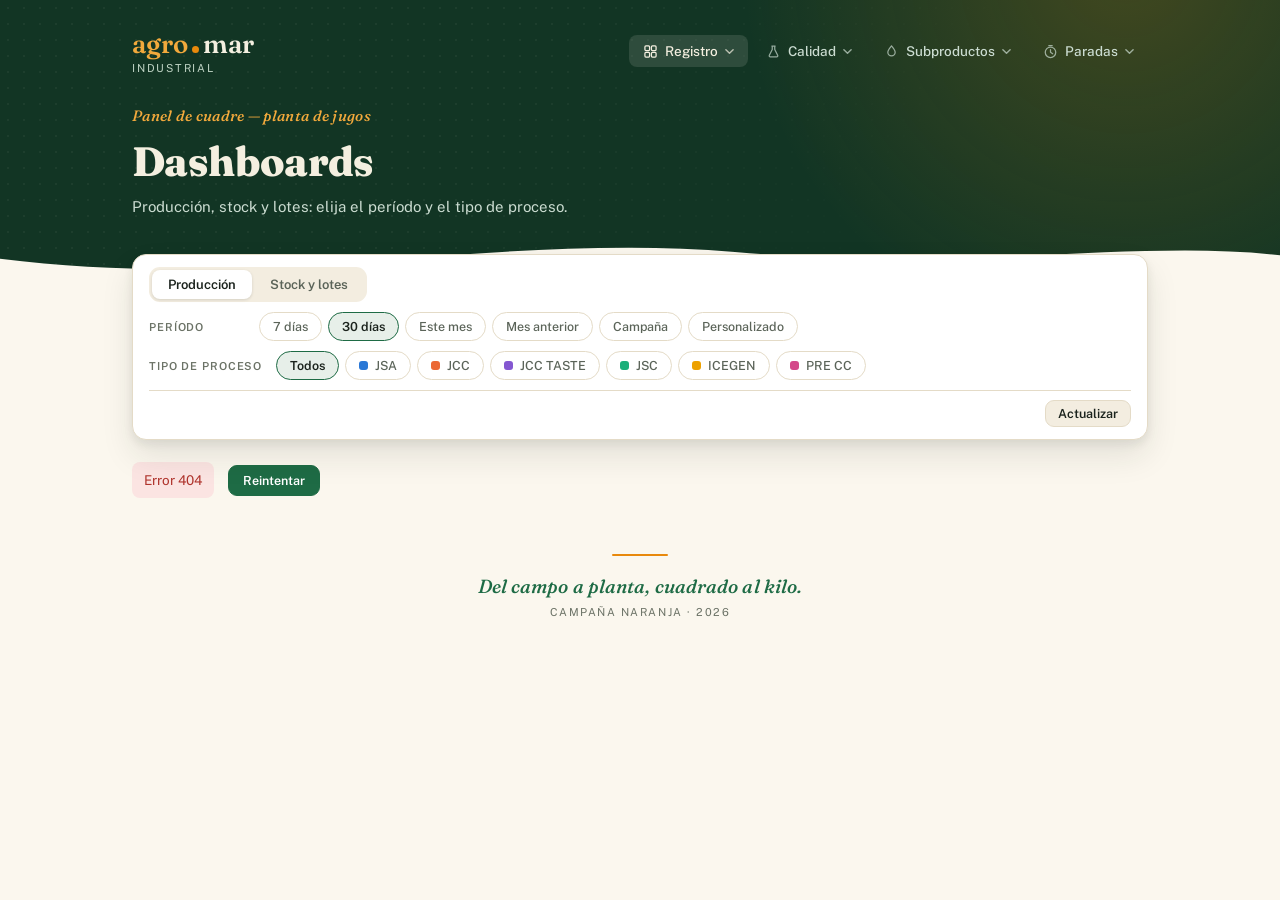
==== commit 9567545e: "Dashboards con filtros y comparación, y registro más fiable ante cortes de conexión Dashboards: el s" ====
--- a/web/index.html
+++ b/web/index.html
@@ -44,64 +44,43 @@
     </div>
     <p class="hero-eyebrow">Panel de cuadre — planta de jugos</p>
     <h1 class="hero-title">Dashboards</h1>
-    <p class="hero-sub">Toda la campaña, de un vistazo.</p>
+    <p class="hero-sub">Producción, stock y lotes: elija el período y el tipo de proceso.</p>
   </div>
   <div class="wave">
     <svg viewBox="0 0 1080 90" preserveAspectRatio="none"><path d="M0,40 C 220,90 420,0 620,30 C 820,60 960,10 1080,35 L1080,90 L0,90 Z" fill="var(--bg)"/></svg>
   </div>
 </div>
 
-<div class="wrap" style="margin-top:-36px;position:relative;z-index:2">
-  <div class="kpis-3" id="kpis"><div class="empty">Cargando…</div></div>
-
-  <section>
-    <div class="section-head">
-      <h2>MP procesada por corrida</h2>
-      <span class="hint">Más reciente primero</span>
-    </div>
-    <div class="panel">
-      <div class="panel-body">
-        <div class="stat-row scroll-y" id="chartCorridas"><div class="empty">Cargando…</div></div>
-        <div class="viz-legend" id="legendTipo">
-          <div class="viz-legend-item"><span class="viz-legend-dot" style="background:var(--series-1)"></span>JSA Aseptic</div>
-          <div class="viz-legend-item"><span class="viz-legend-dot" style="background:var(--series-2)"></span>JCC</div>
-          <div class="viz-legend-item"><span class="viz-legend-dot" style="background:var(--series-5)"></span>JCC TASTE</div>
-          <div class="viz-legend-item"><span class="viz-legend-dot" style="background:var(--series-3)"></span>JSC</div>
-          <div class="viz-legend-item"><span class="viz-legend-dot" style="background:var(--series-4)"></span>ICEGEN</div>
-          <div class="viz-legend-item"><span class="viz-legend-dot" style="background:var(--text-muted)"></span>Otro</div>
-        </div>
+<div class="wrap dv" style="margin-top:-36px;position:relative;z-index:2">
+  <div class="dv-filtros" id="filtros">
+    <div class="dv-fila">
+      <div class="dv-vistas" id="vistas" role="group" aria-label="Pantalla">
+        <button type="button" data-vista="produccion" aria-pressed="true">Producción</button>
+        <button type="button" data-vista="stock" aria-pressed="false">Stock y lotes</button>
       </div>
     </div>
-  </section>
-
-  <section class="split split-stretch split-proveedores">
-    <div class="panel">
-      <div class="panel-head"><h3>Promedio de MP por tipo de proceso</h3></div>
-      <div class="panel-body">
-        <div class="stat-row" id="porTipo"><div class="empty">Cargando…</div></div>
-      </div>
+    <div class="dv-fila">
+      <span class="dv-fila-etq">Período</span>
+      <div class="dv-chips" id="gPeriodo" role="group" aria-label="Período"></div>
     </div>
-
-    <div class="panel">
-      <div class="panel-head"><h3>Top proveedores</h3></div>
-      <div class="panel-body">
-        <div class="stat-row scroll-y" id="porProveedor" style="max-height:280px"><div class="empty">Cargando…</div></div>
-      </div>
+    <div class="dv-custom" id="custom" hidden>
+      <label>Desde<input type="date" id="fDesde"></label>
+      <label>Hasta<input type="date" id="fHasta"></label>
+      <button type="button" class="dv-btn primario" id="bAplicar">Aplicar</button>
     </div>
-  </section>
-
-  <section>
-    <div class="panel">
-      <div class="panel-head"><h3>Lotes por estado</h3></div>
-      <div class="panel-body">
-        <div class="stat-row" id="porEstado"><div class="empty">Cargando…</div></div>
-        <div class="mini-subhead">Lotes con saldo disponible</div>
-        <div class="stat-row scroll-y" id="listaSaldo" style="max-height:260px"><div class="empty">Cargando…</div></div>
-      </div>
+    <div class="dv-fila" id="filaTipos">
+      <span class="dv-fila-etq">Tipo de proceso</span>
+      <div class="dv-chips" id="gTipos" role="group" aria-label="Tipo de proceso"></div>
     </div>
-  </section>
-  <!-- "Producto terminado" no se muestra aquí: litros y rendimiento solo son
-       confiables en algunas corridas y engañarían como total de campaña. -->
+    <div class="dv-meta">
+      <span id="metaPeriodo"></span>
+      <span id="metaComparacion"></span>
+      <span id="metaHora"></span>
+      <button type="button" class="dv-btn" id="bActualizar">Actualizar</button>
+    </div>
+  </div>
+
+  <div class="dv-contenido" id="contenido" aria-live="polite"><div class="empty">Cargando…</div></div>
 
   <div class="foot">
     <div class="foot-rule"></div>
@@ -132,224 +111,707 @@
 
 <script src="app.js"></script>
 <script>
-const TIPO_ORDEN = [
-  { key: "JSA", label: "JSA Aseptic", clase: "series-1" },
-  { key: "JCC", label: "JCC", clase: "series-2" },
-  { key: "JCC TASTE", label: "JCC TASTE", clase: "series-5" },
-  { key: "JSC", label: "JSC", clase: "series-3" },
-  { key: "ICEGEN", label: "ICEGEN", clase: "series-4" },
-  { key: "OTRO", label: "Otro", clase: "series-otro" },
+"use strict";
+
+// ====================================================================================================
+// Dashboards. El servidor entrega los números ya agregados (/api/dashboard/produccion y /stock); aquí solo se dibujan.
+// Todo el texto que viene de la base se inserta con textContent (nunca como HTML).
+// ====================================================================================================
+
+// ---------- tipos de proceso: el color sigue a la entidad, no a su posición ----------
+const TIPOS = [
+  { id: "JSA", color: "var(--series-1)" },
+  { id: "JCC", color: "var(--series-2)" },
+  { id: "JCC TASTE", color: "var(--series-5)" },
+  { id: "JSC", color: "var(--series-3)" },
+  { id: "ICEGEN", color: "var(--series-4)" },
+  { id: "PRE CC", color: "var(--series-6)" },
 ];
-
-const ESTADO_ORDEN = [
-  { key: "EN ESPERA", label: "En espera", var: "--warn" },
-  { key: "EN PROCESO", label: "En proceso", var: "--ok" },
-  { key: "PROCESADO", label: "Procesado", var: "--text-muted" },
+const COLOR_OTRO = "var(--text-muted)";
+const colorTipo = (id) => (TIPOS.find((t) => t.id === id) || { color: COLOR_OTRO }).color;
+
+// ---------- constructores de DOM ----------
+function el(tag, attrs, ...hijos) {
+  const n = document.createElement(tag);
+  poner(n, attrs);
+  for (const h of hijos.flat(Infinity)) if (h !== null && h !== undefined && h !== false) n.append(h.nodeType ? h : document.createTextNode(String(h)));
+  return n;
+}
+const NS = "http://www.w3.org/2000/svg";
+function sv(tag, attrs, ...hijos) {
+  const n = document.createElementNS(NS, tag);
+  poner(n, attrs);
+  for (const h of hijos.flat(Infinity)) if (h !== null && h !== undefined && h !== false) n.append(h.nodeType ? h : document.createTextNode(String(h)));
+  return n;
+}
+function poner(n, attrs) {
+  if (!attrs) return;
+  for (const [k, v] of Object.entries(attrs)) {
+    if (v === null || v === undefined || v === false) continue;
+    if (k === "class") n.setAttribute("class", v);
+    else if (k === "style") n.style.cssText = v;
+    else if (k.startsWith("on")) n.addEventListener(k.slice(2), v);
+    else n.setAttribute(k, v === true ? "" : v);
+  }
+}
+
+// ---------- formatos (misma convención del resto de la app: kg sin decimales, punto decimal) ----------
+const dec = (n, d) => Number(n).toLocaleString("es-PE", { minimumFractionDigits: d, maximumFractionDigits: d });
+const fmtPct = (x, d = 1) => (x === null || x === undefined ? "—" : dec(x * 100, d) + " %");
+function compacto(v) {
+  if (v >= 1e6) return dec(v / 1e6, v % 1e6 === 0 ? 0 : 1) + " M";
+  if (v >= 1e3) return dec(v / 1e3, v % 1e3 === 0 ? 0 : 1) + " mil";
+  return dec(v, 0);
+}
+function fmtMin(m) {
+  if (m === null || m === undefined) return "—";
+  const t = Math.round(m);
+  const h = Math.floor(t / 60), r = t % 60;
+  if (h === 0) return `${r} min`;
+  return r === 0 ? `${h} h` : `${h} h ${r} min`;
+}
+const MES = ["ene", "feb", "mar", "abr", "may", "jun", "jul", "ago", "set", "oct", "nov", "dic"];
+const MES_LARGO = ["enero", "febrero", "marzo", "abril", "mayo", "junio", "julio", "agosto", "setiembre", "octubre", "noviembre", "diciembre"];
+const DIA_SEM = ["domingo", "lunes", "martes", "miércoles", "jueves", "viernes", "sábado"];
+const parteIso = (iso) => iso.slice(0, 10).split("-").map(Number);
+function fmtDia(iso, conAnio) {
+  const [a, m, d] = parteIso(iso);
+  return `${String(d).padStart(2, "0")} ${MES[m - 1]}${conAnio ? " " + a : ""}`;
+}
+function fmtRango(desde, hasta) {
+  const [a1] = parteIso(desde), [a2] = parteIso(hasta);
+  return desde === hasta ? fmtDia(desde, true) : `${fmtDia(desde, a1 !== a2)} – ${fmtDia(hasta, true)}`;
+}
+const aIso = (d) => `${d.getFullYear()}-${String(d.getMonth() + 1).padStart(2, "0")}-${String(d.getDate()).padStart(2, "0")}`;
+const desdeIso = (iso) => { const [a, m, d] = parteIso(iso); return new Date(a, m - 1, d); };
+function sumarDias(iso, n) { const d = desdeIso(iso); d.setDate(d.getDate() + n); return aIso(d); }
+function tituloBloque(b, gran) {
+  const [a, m, d] = parteIso(b.clave);
+  if (gran === "mes") return `${MES_LARGO[m - 1]} ${a}`;
+  if (gran === "semana") return b.hasta === b.clave ? fmtDia(b.clave, true) : `Semana del ${fmtDia(b.clave)} al ${fmtDia(b.hasta, true)}`;
+  return `${DIA_SEM[desdeIso(b.clave).getDay()]} ${fmtDia(b.clave, true)}`;
+}
+function etiquetaEje(b, gran) {
+  const [a, m] = parteIso(b.clave);
+  return gran === "mes" ? `${MES[m - 1]} ${String(a).slice(2)}` : fmtDia(b.clave);
+}
+
+// ---------- tooltip único ----------
+const tipEl = el("div", { class: "dv-tip", role: "tooltip", hidden: true });
+document.body.append(tipEl);
+function ubicarTip(x, y) {
+  const r = tipEl.getBoundingClientRect();
+  let left = x + 16, top = y + 16;
+  if (left + r.width > window.innerWidth - 8) left = Math.max(8, x - r.width - 16);
+  if (top + r.height > window.innerHeight - 8) top = Math.max(8, y - r.height - 16);
+  tipEl.style.left = left + "px";
+  tipEl.style.top = top + "px";
+}
+function mostrarTip(contenido, x, y) { tipEl.replaceChildren(contenido); tipEl.hidden = false; ubicarTip(x, y); }
+function ocultarTip() { tipEl.hidden = true; }
+function conTip(nodo, construir) {
+  nodo.setAttribute("data-tip", "1");
+  nodo.addEventListener("pointerenter", (e) => { if (e.pointerType !== "touch") mostrarTip(construir(), e.clientX, e.clientY); });
+  nodo.addEventListener("pointermove", (e) => { if (!tipEl.hidden && e.pointerType !== "touch") ubicarTip(e.clientX, e.clientY); });
+  nodo.addEventListener("pointerleave", ocultarTip);
+  nodo.addEventListener("pointerdown", (e) => { if (e.pointerType === "touch") mostrarTip(construir(), e.clientX, e.clientY); });
+  nodo.addEventListener("focus", () => { const r = nodo.getBoundingClientRect(); mostrarTip(construir(), r.left + r.width / 2, r.top); });
+  nodo.addEventListener("blur", ocultarTip);
+}
+document.addEventListener("pointerdown", (e) => { if (e.pointerType === "touch" && !e.target.closest("[data-tip]")) ocultarTip(); });
+window.addEventListener("scroll", ocultarTip, { passive: true });
+function tipFila(color, nombre, valor) {
+  return el("div", { class: "dv-tip-fila" },
+    color ? el("span", { class: "dv-tip-clave", style: `background:${color}` }) : null,
+    el("span", { class: "dv-tip-nom" }, nombre),
+    el("strong", { class: "dv-tip-val" }, valor));
+}
+
+// ---------- estado y filtros ----------
+const PRESETS = [
+  { id: "7d", etq: "7 días" },
+  { id: "30d", etq: "30 días" },
+  { id: "mes", etq: "Este mes" },
+  { id: "mes_ant", etq: "Mes anterior" },
+  { id: "campana", etq: "Campaña" },
+  { id: "custom", etq: "Personalizado" },
 ];
-
-function normEstado(e) { return (e || "").trim().toUpperCase(); }
-
-function mpDeCorrida(c) {
-  return Number(c.mp_kg_objetivo ?? c.kg_asignados_total ?? 0);
-}
-
-// ---------- color por tipo de proceso (misma paleta categorica de "Promedio de MP por tipo de proceso") ----------
-function colorDeTipo(tipo) {
-  const t = TIPO_ORDEN.find(t => t.key === tipo) || TIPO_ORDEN[TIPO_ORDEN.length - 1];
-  return `var(--${t.clase === "series-otro" ? "text-muted" : t.clase})`;
-}
-
-const ICON_MP = '<svg viewBox="0 0 20 20" fill="none"><path d="M4 16V10M10 16V4M16 16V11.5" stroke="currentColor" stroke-width="2" stroke-linecap="round"/></svg>';
-const ICON_CORRIDAS = '<svg viewBox="0 0 20 20" fill="none"><rect x="3" y="4" width="14" height="13" rx="2" stroke="currentColor" stroke-width="1.8"/><path d="M3 8h14" stroke="currentColor" stroke-width="1.8"/></svg>';
-const ICON_PROMEDIO = '<svg viewBox="0 0 20 20" fill="none"><path d="M3 14 L8 8 L11.5 11 L17 5" stroke="currentColor" stroke-width="1.8" stroke-linecap="round" stroke-linejoin="round"/><path d="M12.5 5H17V9.5" stroke="currentColor" stroke-width="1.8" stroke-linecap="round" stroke-linejoin="round"/></svg>';
-
-// ---------- barras horizontales (categoria + valor), etiqueta y numero siempre visibles ----------
-// La etiqueta nunca envuelve a 2 lineas (se veia mal, cada fila quedaba de
-// alto distinto) - se recorta con "..." si no entra, y el nombre completo
-// queda en el title (tooltip al pasar el mouse / mantener tocado).
-function statBarRow(label, valorTexto, pct, colorStyle, labelWidth, tituloCompleto) {
-  return `
-    <div class="stat-bar-row">
-      <div class="stat-bar-label" style="${labelWidth ? `width:${labelWidth}` : ""}" title="${escapeHtml(tituloCompleto || "")}">${label}</div>
-      <div class="stat-bar-track"><div class="stat-bar-fill" style="width:${pct}%;${colorStyle}"></div></div>
-      <div class="stat-bar-value num">${valorTexto}</div>
-    </div>
-  `;
-}
-
-// nombre completo arriba, barra + kg debajo - a diferencia de statBarRow(),
-// esto es para etiquetas largas (razón social) donde ponerlas al lado de la
-// barra deja la barra flotando con un montón de espacio vacío alrededor.
-function statBarRowStacked(label, valorTexto, pct, colorStyle) {
-  return `
-    <div class="stat-bar-row-stacked">
-      <div class="stat-bar-name">${label}</div>
-      <div class="stat-bar-row">
-        <div class="stat-bar-track"><div class="stat-bar-fill" style="width:${pct}%;${colorStyle}"></div></div>
-        <div class="stat-bar-value num">${valorTexto}</div>
-      </div>
-    </div>
-  `;
-}
-
-// ---------- MP procesada por corrida: lista (mas reciente primero), no un grafico mudo ----------
-function renderListaCorridas(corridas) {
-  const cont = document.getElementById("chartCorridas");
-  const datos = corridas
-    .slice()
-    .sort((a, b) => new Date(b.fecha_inicio) - new Date(a.fecha_inicio))
-    .map(c => ({ nombre: c.nombre, valor: mpDeCorrida(c), tipo: c.tipo_proceso }));
-
-  if (datos.length === 0) {
-    cont.innerHTML = '<div class="empty">Todavía no hay corridas registradas.</div>';
+const estado = { vista: "produccion", preset: "30d", desde: null, hasta: null, tipo: null };
+try {
+  const g = JSON.parse(localStorage.getItem("dv_estado") || "null");
+  if (g && ["produccion", "stock"].includes(g.vista)) estado.vista = g.vista;
+  if (g && PRESETS.some((p) => p.id === g.preset)) estado.preset = g.preset;
+  if (g && g.preset === "custom" && /^\d{4}-\d{2}-\d{2}$/.test(g.desde || "") && /^\d{4}-\d{2}-\d{2}$/.test(g.hasta || "")) { estado.desde = g.desde; estado.hasta = g.hasta; }
+  else if (estado.preset === "custom") estado.preset = "30d";
+  if (g && (g.tipo === null || TIPOS.some((t) => t.id === g.tipo) || g.tipo === "Otro")) estado.tipo = g.tipo;
+} catch (e) { /* sin almacenamiento: se usan los valores por defecto */ }
+function guardarEstado() { try { localStorage.setItem("dv_estado", JSON.stringify(estado)); } catch (e) { /* no pasa nada */ } }
+
+function rangoDelPreset() {
+  const hoy = ahoraLocal().slice(0, 10);
+  switch (estado.preset) {
+    case "7d": return { desde: sumarDias(hoy, -6), hasta: hoy };
+    case "30d": return { desde: sumarDias(hoy, -29), hasta: hoy };
+    case "mes": return { desde: hoy.slice(0, 8) + "01", hasta: hoy };
+    case "mes_ant": {
+      const [a, m] = parteIso(hoy);
+      const ini = new Date(a, m - 2, 1), fin = new Date(a, m - 1, 0);
+      return { desde: aIso(ini), hasta: aIso(fin) };
+    }
+    case "campana": return {};
+    default: return { desde: estado.desde, hasta: estado.hasta };
+  }
+}
+
+// ---------- regiones fijas de la página ----------
+const contenido = document.getElementById("contenido");
+const metaPeriodo = document.getElementById("metaPeriodo");
+const metaComp = document.getElementById("metaComparacion");
+const metaHora = document.getElementById("metaHora");
+let ticket = 0;
+let dibujables = [];
+let ultimoDato = null;
+
+function pintarFiltros() {
+  document.querySelectorAll("#vistas button").forEach((b) => b.setAttribute("aria-pressed", String(b.dataset.vista === estado.vista)));
+  const gp = document.getElementById("gPeriodo");
+  gp.replaceChildren(...PRESETS.map((p) => el("button", {
+    type: "button", class: "dv-chip", "aria-pressed": String(p.id === estado.preset),
+    onclick: () => elegirPreset(p.id),
+  }, p.etq)));
+  const hayTipos = estado.vista === "produccion";
+  document.getElementById("filaTipos").hidden = !hayTipos;
+  const gt = document.getElementById("gTipos");
+  const opciones = [{ id: null, etq: "Todos" }, ...TIPOS.map((t) => ({ id: t.id, etq: t.id, color: t.color }))];
+  if (estado.tipo === "Otro") opciones.push({ id: "Otro", etq: "Otro", color: COLOR_OTRO });
+  gt.replaceChildren(...opciones.map((o) => el("button", {
+    type: "button", class: "dv-chip", "aria-pressed": String(o.id === estado.tipo),
+    onclick: () => elegirTipo(o.id),
+  }, o.color ? el("span", { class: "dv-punto", style: `background:${o.color}` }) : null, o.etq)));
+  document.getElementById("custom").hidden = estado.preset !== "custom";
+  if (estado.preset === "custom") {
+    document.getElementById("fDesde").value = estado.desde || "";
+    document.getElementById("fHasta").value = estado.hasta || "";
+  }
+}
+function elegirPreset(id) {
+  estado.preset = id;
+  if (id === "custom") {
+    const r = ultimoDato ? { desde: ultimoDato.periodo.desde, hasta: ultimoDato.periodo.hasta } : {};
+    estado.desde = estado.desde || r.desde || null;
+    estado.hasta = estado.hasta || r.hasta || null;
+    pintarFiltros();
     return;
   }
-  const max = Math.max(...datos.map(d => d.valor), 1);
-  cont.innerHTML = datos.map(d => {
-    const color = colorDeTipo(d.tipo);
-    const dot = `<span class="viz-legend-dot" style="background:${color};margin-right:8px"></span>`;
-    return statBarRow(
-      `${dot}${escapeHtml(d.nombre)}`,
-      `${fmtKg(d.valor)} kg`,
-      Math.max(2, (d.valor / max) * 100),
-      `background:${color}`,
-      "190px",
-      d.nombre
-    );
-  }).join("");
-}
-
-// ---------- MP por tipo de proceso: PROMEDIO por corrida (no el total, que solo refleja cuantas corridas hubo de cada tipo) ----------
-function renderPorTipo(corridas) {
-  const stats = {};
-  for (const t of TIPO_ORDEN) stats[t.key] = { suma: 0, cuenta: 0 };
-  for (const c of corridas) {
-    const valor = mpDeCorrida(c);
-    if (valor <= 0) continue;
-    const tipo = TIPO_ORDEN.some(t => t.key === c.tipo_proceso) ? c.tipo_proceso : "OTRO";
-    stats[tipo].suma += valor;
-    stats[tipo].cuenta += 1;
+  guardarEstado();
+  pintarFiltros();
+  cargar();
+}
+function elegirTipo(id) {
+  estado.tipo = estado.tipo === id ? null : id;       // volver a tocar el mismo tipo quita el filtro
+  guardarEstado();
+  pintarFiltros();
+  cargar();
+}
+function elegirVista(v) {
+  if (estado.vista === v) return;
+  estado.vista = v;
+  ultimoDato = null;
+  guardarEstado();
+  pintarFiltros();
+  cargar();
+}
+document.querySelectorAll("#vistas button").forEach((b) => b.addEventListener("click", () => elegirVista(b.dataset.vista)));
+document.getElementById("bAplicar").addEventListener("click", () => {
+  const d = document.getElementById("fDesde").value, h = document.getElementById("fHasta").value;
+  if (!d || !h) { avisar("Elija las dos fechas: desde y hasta."); return; }
+  if (d > h) { avisar("La fecha «desde» no puede ser posterior a «hasta»."); return; }
+  estado.desde = d; estado.hasta = h;
+  guardarEstado();
+  cargar();
+});
+document.getElementById("bActualizar").addEventListener("click", () => cargar());
+
+// ---------- carga de datos ----------
+async function cargar() {
+  const mi = ++ticket;
+  contenido.classList.add("dv-cargando");
+  metaHora.textContent = "Actualizando…";
+  try {
+    const q = new URLSearchParams();
+    const r = rangoDelPreset();
+    if (r.desde) q.set("desde", r.desde);
+    if (r.hasta) q.set("hasta", r.hasta);
+    if (estado.vista === "produccion" && estado.tipo) q.set("tipo", estado.tipo);
+    const datos = await apiGet(`/api/dashboard/${estado.vista}?${q}`);
+    if (mi !== ticket) return;
+    ultimoDato = datos;
+    dibujar(datos);
+    metaHora.textContent = "Actualizado a las " + new Date().toLocaleTimeString("es-PE", { hour: "2-digit", minute: "2-digit" });
+  } catch (e) {
+    if (mi !== ticket) return;
+    metaHora.textContent = "";
+    if (ultimoDato) avisar(e.message);
+    else contenido.replaceChildren(el("div", { class: "dv-error" }, el("div", { class: "msg bad", style: "margin:0" }, e.message), el("button", { type: "button", class: "dv-btn primario", onclick: () => cargar() }, "Reintentar")));
+  } finally {
+    if (mi === ticket) contenido.classList.remove("dv-cargando");
   }
-  const promedios = {};
-  for (const t of TIPO_ORDEN) promedios[t.key] = stats[t.key].cuenta ? stats[t.key].suma / stats[t.key].cuenta : 0;
-  const max = Math.max(...Object.values(promedios), 1);
-
-  const cont = document.getElementById("porTipo");
-  const filas = TIPO_ORDEN
-    .filter(t => stats[t.key].cuenta > 0)
-    .map(t => statBarRow(
-      `${t.label} <span class="stat-bar-sub">(${stats[t.key].cuenta})</span>`,
-      `${fmtKg(promedios[t.key])} kg`,
-      Math.max(2, (promedios[t.key] / max) * 100),
-      `background:var(--${t.clase === "series-otro" ? "text-muted" : t.clase})`,
-      "150px",
-      `${t.label} (${stats[t.key].cuenta})`
-    ));
-  cont.innerHTML = filas.join("") || '<div class="empty">Sin datos.</div>';
-}
-
-function renderPorEstado(lotes) {
-  const conteo = { "EN ESPERA": 0, "EN PROCESO": 0, "PROCESADO": 0 };
-  for (const l of lotes) {
-    const e = normEstado(l.estado_actual);
-    if (e in conteo) conteo[e]++;
+}
+
+function dibujar(d) {
+  metaPeriodo.replaceChildren("Período: ", el("strong", null, fmtRango(d.periodo.desde, d.periodo.hasta)), ` · ${d.periodo.dias} ${d.periodo.dias === 1 ? "día" : "días"}`);
+  metaComp.textContent = d.anterior ? `Comparado con ${fmtRango(d.anterior.desde, d.anterior.hasta)}` : "Sin período anterior para comparar";
+  const pendientes = [];
+  const nodos = estado.vista === "produccion" ? vistaProduccion(d, pendientes) : vistaStock(d, pendientes);
+  contenido.replaceChildren(...nodos);
+  dibujables = pendientes;
+  dibujables.forEach((p) => p());
+}
+let temporizador = null;
+window.addEventListener("resize", () => { clearTimeout(temporizador); temporizador = setTimeout(() => dibujables.forEach((p) => p()), 150); });
+
+// ====================================================================================================
+// piezas de interfaz
+// ====================================================================================================
+function delta(act, prev, mejor, unidad) {
+  // unidad: "%" (variación relativa), "pp" (puntos porcentuales) o "pts" (diferencia absoluta con 1 decimal)
+  if (act === null || act === undefined || prev === null || prev === undefined) return null;
+  let cambio, texto;
+  if (unidad === "%") {
+    if (!prev) return act ? { clase: mejor === "bajo" ? "malo" : "neutro", texto: "Nuevo", aria: "Sin dato en el período anterior" } : null;
+    cambio = (act - prev) / Math.abs(prev);
+    texto = dec(Math.abs(cambio) * 100, 1) + " %";
+  } else if (unidad === "pp") {
+    cambio = (act - prev) * 100;
+    texto = dec(Math.abs(cambio), 1) + " pp";
+  } else {
+    cambio = act - prev;
+    texto = dec(Math.abs(cambio), 2);
   }
-  const max = Math.max(...Object.values(conteo), 1);
-  const cont = document.getElementById("porEstado");
-  cont.innerHTML = ESTADO_ORDEN.map(e => statBarRow(
-    e.label, conteo[e.key], Math.max(2, (conteo[e.key] / max) * 100), `background:var(${e.var})`
-  )).join("");
-}
-
-// ---------- lotes que todavia tienen saldo (los que de verdad siguen en planta) ----------
-function renderListaSaldo(lotes) {
-  const conSaldo = lotes
-    .filter(l => ["EN PROCESO", "EN ESPERA"].includes(normEstado(l.estado_actual)))
-    .sort((a, b) => Number(b.kg_saldo) - Number(a.kg_saldo));
-
-  const cont = document.getElementById("listaSaldo");
-  if (conSaldo.length === 0) {
-    cont.innerHTML = '<div class="empty">No hay lotes con saldo en este momento.</div>';
-    return;
+  if (Math.abs(cambio) < 0.0005) return { clase: "neutro", texto: "Sin cambio", aria: "Sin cambio frente al período anterior" };
+  const sube = cambio > 0;
+  const bueno = mejor === "alto" ? sube : mejor === "bajo" ? !sube : null;
+  // una variación mínima (menos de 1 %, 0,5 pp o 0,05 puntos) es ruido: se muestra, pero sin pintarla de bueno ni de malo
+  const ruido = unidad === "%" ? Math.abs(cambio) < 0.01 : unidad === "pp" ? Math.abs(cambio) < 0.5 : Math.abs(cambio) < 0.05;
+  return {
+    clase: bueno === null || ruido ? "neutro" : bueno ? "bueno" : "malo",
+    texto: (sube ? "▲ " : "▼ ") + texto,
+    aria: `${sube ? "Aumento" : "Disminución"} de ${texto} frente al período anterior`,
+  };
+}
+function chipDelta(d) { return d ? el("span", { class: `dv-delta ${d.clase}`, "aria-label": d.aria }, d.texto) : null; }
+
+function sparkline(valores) {
+  const v = valores.map((x) => (x === null || x === undefined ? null : Number(x)));
+  const util = v.filter((x) => x !== null);
+  if (util.length < 2) return null;
+  const W = 150, H = 28, p = 4;
+  const max = Math.max(...util), min = Math.min(...util, 0);
+  const rango = max - min || 1;
+  const pts = [];
+  v.forEach((x, i) => { if (x !== null) pts.push([p + (i / (v.length - 1)) * (W - 2 * p), H - p - ((x - min) / rango) * (H - 2 * p)]); });
+  const ult = pts[pts.length - 1];
+  return sv("svg", { class: "dv-spark", viewBox: `0 0 ${W} ${H}`, width: W, height: H, "aria-hidden": "true" },
+    sv("polyline", { points: pts.map((q) => q.join(",")).join(" "), fill: "none", stroke: "var(--text-muted)", "stroke-opacity": ".55", "stroke-width": "2", "stroke-linejoin": "round", "stroke-linecap": "round" }),
+    sv("circle", { cx: ult[0], cy: ult[1], r: 4, fill: "var(--forest-2)", stroke: "var(--surface)", "stroke-width": 2 }));
+}
+
+function tarjeta({ etiqueta, valor, unidad, delta: dl, comparado, nota, spark }) {
+  return el("div", { class: "dv-kpi" },
+    el("div", { class: "dv-kpi-etq", title: etiqueta }, etiqueta),
+    el("div", { class: "dv-kpi-valor" }, valor, unidad ? el("small", null, unidad) : null),
+    dl ? el("div", { class: "dv-kpi-delta" }, chipDelta(dl), el("span", { class: "dv-kpi-nota", title: comparado ? "Período anterior: " + comparado : null }, "vs período anterior")) : null,
+    nota ? el("div", { class: "dv-kpi-nota" }, nota) : null,
+    spark || null);
+}
+
+// Panel con título y, si tiene gráfico, un conmutador Gráfico | Tabla (todo gráfico tiene su tabla equivalente).
+function panel(titulo, sub, cuerpo, acciones) {
+  return el("div", { class: "panel" },
+    el("div", { class: "panel-head" },
+      el("div", { class: "dv-panel-titulo" }, el("h3", null, titulo), sub ? el("div", { class: "dv-sub" }, sub) : null),
+      acciones || null),
+    el("div", { class: "panel-body" }, cuerpo));
+}
+function panelConTabla(titulo, sub, dibujarGrafico, tabla, pendientes, pie) {
+  const grafico = el("div");
+  const vistaTabla = el("div", { hidden: true }, tablaSimple(tabla));
+  let verTabla = false;
+  const bG = el("button", { type: "button", "aria-pressed": "true" }, "Gráfico");
+  const bT = el("button", { type: "button", "aria-pressed": "false" }, "Tabla");
+  const cambiar = (t) => {
+    verTabla = t;
+    bG.setAttribute("aria-pressed", String(!t)); bT.setAttribute("aria-pressed", String(t));
+    grafico.hidden = t; vistaTabla.hidden = !t;
+    if (!t) dibujarGrafico(grafico);
+  };
+  bG.addEventListener("click", () => cambiar(false));
+  bT.addEventListener("click", () => cambiar(true));
+  pendientes.push(() => { if (!verTabla) dibujarGrafico(grafico); });
+  return panel(titulo, sub, [grafico, vistaTabla, pie || null], el("div", { class: "dv-seg-btn", role: "group", "aria-label": "Vista" }, bG, bT));
+}
+function tablaSimple({ cols, filas }) {
+  return el("div", { class: "dv-tabla-envoltura" }, el("table", { class: "dv-tabla" },
+    el("thead", null, el("tr", null, cols.map((c, i) => el("th", { class: i ? "d" : "" }, c)))),
+    el("tbody", null, filas.length
+      ? filas.map((f) => el("tr", null, f.map((c, i) => el("td", { class: i ? "d" : "" }, c))))
+      : el("tr", null, el("td", { colspan: cols.length, class: "dv-vacio" }, "Sin datos en este período.")))));
+}
+function leyenda(tipos, tipoActivo, alElegir) {
+  return el("div", { class: "dv-leyenda", role: "group", "aria-label": "Tipos de proceso" }, tipos.map((t) => el("button", {
+    type: "button", class: "dv-chip", "aria-pressed": String(t === tipoActivo), onclick: () => alElegir(t),
+  }, el("span", { class: "dv-punto", style: `background:${colorTipo(t)}` }), t)));
+}
+const vacio = (texto) => el("div", { class: "dv-vacio" }, texto);
+
+// ---------- escala del eje: pasos «redondos» ----------
+function escalaBonita(max, n) {
+  if (max <= 0) return { max: 1, vals: [0, 1] };
+  const crudo = max / n, mag = Math.pow(10, Math.floor(Math.log10(crudo)));
+  const paso = [1, 2, 2.5, 5, 10].map((k) => k * mag).find((s) => s >= crudo);
+  const tope = Math.ceil(max / paso - 1e-9) * paso;
+  const vals = [];
+  for (let v = 0; v <= tope + paso / 1e6; v += paso) vals.push(Math.round(v * 1e6) / 1e6);
+  return { max: tope, vals };
+}
+
+// ---------- columnas (apiladas si hay varias series): una columna por día, semana o mes ----------
+// buckets: [{clave, hasta, total, partes:[{id, nombre, color, valor}], extra?: [[nombre, valor]...]}]
+function dibujarColumnas(cont, buckets, o) {
+  const W = Math.max(300, Math.round(cont.clientWidth || 600)), H = o.alto || 250;
+  const m = { t: 20, r: 6, b: 30, l: 48 };
+  const pw = W - m.l - m.r, ph = H - m.t - m.b;
+  const esc = escalaBonita(Math.max(...buckets.map((b) => b.total), 0), 4);
+  const y = (v) => m.t + ph - (v / esc.max) * ph;
+  const slot = pw / buckets.length;
+  const bw = Math.min(24, Math.max(3, slot * 0.68));
+  const gap = 2;
+  const svg = sv("svg", { class: "dv-svg", viewBox: `0 0 ${W} ${H}`, role: "img", "aria-label": o.aria });
+  for (const v of esc.vals) {
+    svg.append(sv("line", { class: v === 0 ? "dv-base" : "dv-grid", x1: m.l, x2: W - m.r, y1: y(v), y2: y(v) }));
+    svg.append(sv("text", { class: "dv-eje", x: m.l - 8, y: y(v) + 4, "text-anchor": "end" }, compacto(v)));
   }
-  // el llenado de la barra es relativo al peso neto de CADA lote, no al
-  // lote mas grande de la lista - un lote completo (nunca tocado) siempre
-  // se ve con la barra llena, y solo un lote con saldo PARCIAL de verdad
-  // se ve incompleto (antes lotes completos aparecían con la
-  // barra a medias solo por ser más chicos que el más grande de la lista).
-  cont.innerHTML = conSaldo.map(l => statBarRow(
-    `#${l.numero} <span class="stat-bar-sub">${escapeHtml(l.ubicacion_actual || "—")}</span>`,
-    `${fmtSaldo(l.kg_saldo)} kg`,
-    Math.min(100, Math.max(2, (Number(l.kg_saldo) / Number(l.peso_neto_kg)) * 100)),
-    "background:var(--forest-2)",
-    "120px",
-    `#${l.numero} ${l.ubicacion_actual || "—"}`
-  )).join("");
-}
-
-// ---------- top proveedores por volumen de MP entregado ----------
-function renderPorProveedor(lotes) {
-  const totales = {};
-  for (const l of lotes) {
-    const prov = l.proveedor || "—";
-    totales[prov] = (totales[prov] || 0) + Number(l.peso_neto_kg || 0);
+  const paso = Math.max(1, Math.ceil(64 / slot));
+  buckets.forEach((b, i) => {
+    if (i % paso === 0) svg.append(sv("text", { class: "dv-eje", x: m.l + slot * i + slot / 2, y: H - 10, "text-anchor": "middle" }, etiquetaEje(b, o.gran)));
+  });
+  let pico = -1;
+  buckets.forEach((b, i) => { if (b.total > 0 && (pico < 0 || b.total > buckets[pico].total)) pico = i; });
+  buckets.forEach((b, i) => {
+    const cx = m.l + slot * i + slot / 2;
+    const g = sv("g", { class: "dv-col", tabindex: b.total > 0 ? "0" : null, role: "img", "aria-label": `${tituloBloque(b, o.gran)}: ${o.textoValor(b.total)}` });
+    g.append(sv("rect", { class: "dv-col-fondo", x: m.l + slot * i, y: m.t, width: slot, height: ph, rx: 4 }));
+    const partes = b.partes.filter((p) => p.valor > 0);
+    let acum = 0;
+    partes.forEach((p, k) => {
+      const yTop = y(acum + p.valor), yBase = y(acum);
+      const ultima = k === partes.length - 1;
+      const y0 = yTop + (ultima ? 0 : gap / 2), y1 = yBase - (k === 0 ? 0 : gap / 2);
+      const alto = Math.max(1, y1 - y0);
+      const r = ultima ? Math.min(4, bw / 2, alto) : 0;
+      const x0 = cx - bw / 2, x1 = cx + bw / 2;
+      const d = r > 0
+        ? `M${x0},${y0 + alto} L${x0},${y0 + r} Q${x0},${y0} ${x0 + r},${y0} L${x1 - r},${y0} Q${x1},${y0} ${x1},${y0 + r} L${x1},${y0 + alto} Z`
+        : `M${x0},${y0} H${x1} V${y0 + alto} H${x0} Z`;
+      const seg = sv("path", { class: "dv-seg", d, fill: p.color });
+      if (o.alElegir && p.id) seg.addEventListener("click", () => o.alElegir(p.id));
+      g.append(seg);
+      acum += p.valor;
+    });
+    if (i === pico && b.total > 0) g.append(sv("text", { class: "dv-pico", x: Math.min(Math.max(cx, m.l + 14), W - m.r - 14), y: y(b.total) - 6, "text-anchor": "middle" }, fmtKg(b.total)));
+    if (b.total > 0) conTip(g, () => {
+      const c = el("div");
+      c.append(el("div", { class: "dv-tip-tit" }, tituloBloque(b, o.gran)));
+      [...partes].reverse().forEach((p) => c.append(tipFila(p.color, p.nombre, o.textoValor(p.valor))));
+      if (partes.length > 1) c.append(el("div", { class: "dv-tip-total" }, tipFila(null, "Total", o.textoValor(b.total))));
+      (b.extra || []).forEach(([n, v]) => c.append(tipFila(null, n, v)));
+      return c;
+    });
+    svg.append(g);
+  });
+  cont.replaceChildren(svg);
+}
+
+// ---------- barras horizontales: etiqueta, barra de hasta 12 px y el valor en la punta ----------
+// filas: [{id, etiqueta, sub, valor, color, texto, nota, tip: () => nodo, apagado}]
+function barrasHorizontales(filas, o) {
+  const max = Math.max(...filas.map((f) => f.valor), 1);
+  // la barra más larga llega hasta donde empieza el espacio reservado al valor (--vw): el valor va siempre después de la punta
+  return el("div", { class: "dv-hb-lista" }, filas.map((f) => {
+    const frac = f.valor > 0 ? f.valor / max : 0;
+    const clic = o && o.alElegir && f.id !== undefined;
+    const fila = el("div", {
+      class: "dv-hb" + (o && o.apilado ? " apilado" : "") + (f.apagado ? " apagado" : ""), tabindex: "0",
+      role: clic ? "button" : "group", "aria-label": `${f.etiqueta}: ${f.texto}`,
+      "aria-pressed": clic ? String(!!f.activo) : null,
+    },
+      el("div", { class: "dv-hb-etq", title: f.etiqueta },
+        f.color ? el("span", { class: "dv-punto", style: `background:${f.color}` }) : null,
+        el("span", { class: "t" }, f.etiqueta), f.sub ? el("small", null, f.sub) : null),
+      el("div", { class: "dv-hb-pista" },
+        el("div", { class: "dv-hb-barra", style: `width:calc((100% - var(--vw)) * ${frac});min-width:${frac > 0 ? 2 : 0}px;background:${f.color || (o && o.color) || "var(--forest-2)"}` }),
+        el("div", { class: "dv-hb-val", style: `left:calc((100% - var(--vw)) * ${frac} + 8px)` }, f.texto, f.nota ? el("small", null, f.nota) : null)));
+    if (f.tip) conTip(fila, f.tip);
+    if (clic) {
+      fila.addEventListener("click", () => o.alElegir(f.id));
+      fila.addEventListener("keydown", (e) => { if (e.key === "Enter" || e.key === " ") { e.preventDefault(); o.alElegir(f.id); } });
+    }
+    return fila;
+  }));
+}
+
+// ---------- tabla con columnas ordenables y «mostrar más» ----------
+function tablaOrdenable(cols, datos, ordenInicial, limite) {
+  let orden = { col: ordenInicial.col, asc: ordenInicial.asc };
+  let todas = false;
+  const raiz = el("div");
+  const pintar = () => {
+    const c = cols.find((x) => x.id === orden.col);
+    const ord = [...datos].sort((a, b) => {
+      const va = c.valor(a), vb = c.valor(b);
+      if (va === null || va === undefined) return 1;
+      if (vb === null || vb === undefined) return -1;
+      const r = typeof va === "string" ? va.localeCompare(vb, "es") : va - vb;
+      return (orden.asc ? r : -r) || b.id - a.id;
+    });
+    const visibles = todas ? ord : ord.slice(0, limite);
+    const maxBarra = Math.max(...datos.map((x) => x.mp_kg), 1);
+    const th = cols.map((x) => el("th", { class: x.der ? "d" : "", "aria-sort": x.id === orden.col ? (orden.asc ? "ascending" : "descending") : "none" },
+      el("button", { type: "button", class: "dv-th-ord", onclick: () => { orden = { col: x.id, asc: x.id === orden.col ? !orden.asc : !!x.asc }; pintar(); } },
+        x.etq, el("span", { class: "fl" }, x.id === orden.col ? (orden.asc ? "▲" : "▼") : ""))));
+    const filas = visibles.map((r) => el("tr", null, cols.map((x) => el("td", { class: x.der ? "d" : "" }, x.celda(r, maxBarra)))));
+    raiz.replaceChildren(
+      el("div", { class: "dv-tabla-envoltura" }, el("table", { class: "dv-tabla" }, el("thead", null, el("tr", null, th)), el("tbody", null, filas))),
+      datos.length > limite ? el("div", { class: "dv-mas" }, el("button", { type: "button", class: "dv-btn", onclick: () => { todas = !todas; pintar(); } },
+        todas ? "Mostrar menos" : `Mostrar las ${datos.length} corridas`)) : null);
+  };
+  pintar();
+  return raiz;
+}
+
+// ====================================================================================================
+// vista: PRODUCCIÓN
+// ====================================================================================================
+function vistaProduccion(d, pend) {
+  const k = d.kpis, a = d.kpis_anterior, comp = d.anterior ? fmtRango(d.anterior.desde, d.anterior.hasta) : null;
+  if (d.kpis.corridas === 0) {
+    return [panel("Sin corridas en este período", null, vacio(estado.tipo
+      ? `No hay corridas de tipo ${estado.tipo} entre ${fmtRango(d.periodo.desde, d.periodo.hasta)}. Pruebe con otro período o quite el filtro de tipo.`
+      : `No hay corridas entre ${fmtRango(d.periodo.desde, d.periodo.hasta)}. Pruebe con «Campaña» para ver todo lo registrado.`))];
   }
-  const entradas = Object.entries(totales).sort((a, b) => b[1] - a[1]).slice(0, 10);
-  const cont = document.getElementById("porProveedor");
-  if (entradas.length === 0) {
-    cont.innerHTML = '<div class="empty">Sin datos.</div>';
-    return;
-  }
-  const max = entradas[0][1] || 1;
-  cont.innerHTML = entradas.map(([prov, valor]) => statBarRowStacked(
-    escapeHtml(prov),
-    `${fmtKg(valor)} kg`,
-    Math.max(2, (valor / max) * 100),
-    "background:var(--citrus)"
-  )).join("");
-}
-
-async function cargar() {
-  try {
-    const [corridas, lotesTodos] = await Promise.all([
-      apiGet("/api/corridas"), apiGet("/api/lotes"),
-    ]);
-    // un lote derivado (numero negativo) es producto que salió de una
-    // corrida PRE CC, no materia prima nueva - no cuenta para "cuántos
-    // lotes hay" ni "cuánto entregó cada proveedor" (mismo criterio que en
-    // Lotes y los reportes).
-    const lotes = lotesTodos.filter(l => l.numero >= 0);
-
-    const mpProcesada = corridas.reduce((suma, c) => suma + mpDeCorrida(c), 0);
-    const conValor = corridas.filter(c => mpDeCorrida(c) > 0);
-    const promedio = conValor.length ? mpProcesada / conValor.length : 0;
-
-    document.getElementById("kpis").innerHTML = `
-      <div class="kpi with-icon">
-        <div class="kpi-medal citrus">${ICON_MP}</div>
-        <div><div class="kpi-label">MP procesada</div><div class="kpi-value num citrus">${fmtKg(mpProcesada)}</div><div class="kpi-note">Kg, toda la campaña</div></div>
-      </div>
-      <div class="kpi with-icon">
-        <div class="kpi-medal">${ICON_CORRIDAS}</div>
-        <div><div class="kpi-label">Corridas</div><div class="kpi-value num">${corridas.length}</div><div class="kpi-note">Registradas en total</div></div>
-      </div>
-      <div class="kpi with-icon">
-        <div class="kpi-medal">${ICON_PROMEDIO}</div>
-        <div><div class="kpi-label">Promedio por corrida</div><div class="kpi-value num">${fmtKg(promedio)}</div><div class="kpi-note">Kg de MP</div></div>
-      </div>
-    `;
-    ajustarKpiValues(document.getElementById("kpis"));
-
-    renderListaCorridas(corridas);
-    renderPorTipo(corridas);
-    renderPorProveedor(lotes);
-    renderPorEstado(lotes);
-    renderListaSaldo(lotes);
-  } catch (e) {
-    document.getElementById("kpis").innerHTML = `<div class="msg bad">${escapeHtml(e.message)}</div>`;
-  }
-}
-
+  const porBloque = d.serie;
+  const tipoAct = estado.tipo;
+
+  const kpis = el("div", { class: "dv-kpis" },
+    tarjeta({
+      etiqueta: "MP procesada", valor: fmtKg(k.mp_kg), unidad: "kg",
+      delta: a ? delta(k.mp_kg, a.mp_kg, "alto", "%") : null, comparado: comp,
+      nota: tipoAct ? `Solo ${tipoAct}` : null, spark: sparkline(porBloque.map((b) => b.mp_kg)),
+    }),
+    tarjeta({
+      etiqueta: "Corridas", valor: fmtInt(k.corridas),
+      delta: a ? delta(k.corridas, a.corridas, "alto", "%") : null, comparado: comp,
+      nota: tipoAct ? `Solo ${tipoAct}` : `${d.por_tipo.length} ${d.por_tipo.length === 1 ? "tipo" : "tipos"} de proceso`,
+    }),
+    tarjeta({
+      etiqueta: "Promedio por corrida", valor: fmtKg(k.promedio_kg), unidad: "kg",
+      delta: a ? delta(k.promedio_kg, a.promedio_kg, "alto", "%") : null, comparado: comp,
+      spark: sparkline(porBloque.map((b) => (b.corridas ? b.mp_kg / b.corridas : null))),
+    }),
+    tarjeta({
+      etiqueta: "Producto terminado", valor: fmtKg(k.pt_kg), unidad: "kg",
+      delta: a && a.pt_kg ? delta(k.pt_kg, a.pt_kg, "alto", "%") : null, comparado: comp,
+      nota: `${k.con_pt} de ${k.corridas} corridas con tambores`,
+    }),
+    tarjeta({
+      etiqueta: "Tiempo parado", valor: fmtMin(k.min_parado),
+      delta: a ? delta(k.min_parado, a.min_parado, "bajo", "%") : null, comparado: comp,
+      nota: k.n_paradas ? `${k.n_paradas} ${k.n_paradas === 1 ? "parada" : "paradas"}` + (k.min_parado_suma - k.min_parado >= 1 ? ` · ${fmtMin(k.min_parado_suma)} sumando corridas` : "") : "Sin paradas registradas",
+    }));
+
+  // --- MP en el tiempo (columnas apiladas por tipo)
+  const tiposVistos = [...new Set(porBloque.flatMap((b) => Object.keys(b.por_tipo)))];
+  const orden = [...TIPOS.map((t) => t.id), "Otro"].filter((t) => tiposVistos.includes(t));
+  const buckets = porBloque.map((b) => ({
+    clave: b.clave, hasta: b.hasta, total: b.mp_kg,
+    partes: orden.map((t) => ({ id: t, nombre: t, color: colorTipo(t), valor: b.por_tipo[t] || 0 })),
+    extra: [["Corridas", String(b.corridas)]],
+  }));
+  const tiempo = panelConTabla(
+    "MP procesada en el tiempo",
+    `Kg por ${d.periodo.gran === "dia" ? "día" : d.periodo.gran === "semana" ? "semana" : "mes"}, según la fecha de inicio de la corrida · toque un color para filtrar por tipo`,
+    (cont) => {
+      dibujarColumnas(cont, buckets, { gran: d.periodo.gran, textoValor: (v) => fmtKg(v) + " kg", alElegir: elegirTipo, aria: `MP procesada por ${d.periodo.gran}, ${fmtKg(k.mp_kg)} kg en total` });
+      cont.append(leyenda(orden, tipoAct, elegirTipo));
+    },
+    {
+      cols: ["Período", ...orden, "Total (kg)", "Corridas"],
+      filas: porBloque.map((b) => [tituloBloque(b, d.periodo.gran), ...orden.map((t) => (b.por_tipo[t] ? fmtKg(b.por_tipo[t]) : "—")), fmtKg(b.mp_kg), String(b.corridas)]),
+    }, pend);
+
+  // --- MP por tipo (el desglose ignora el filtro: la barra elegida se resalta entre las demás)
+  const totalMp = d.por_tipo.reduce((s, t) => s + t.mp_kg, 0) || 1;
+  const porTipo = panelConTabla(
+    "MP por tipo de proceso", "Entre paréntesis, las corridas · toque una barra para filtrar todo el tablero",
+    (cont) => {
+      cont.replaceChildren(barrasHorizontales(d.por_tipo.map((t) => ({
+        id: t.tipo, etiqueta: t.tipo, sub: `(${t.corridas})`, valor: t.mp_kg, color: colorTipo(t.tipo),
+        texto: fmtKg(t.mp_kg) + " kg", nota: Math.round((t.mp_kg / totalMp) * 100) + " %", activo: t.tipo === tipoAct, apagado: !!tipoAct && t.tipo !== tipoAct,
+        tip: () => {
+          const c = el("div");
+          c.append(el("div", { class: "dv-tip-tit" }, t.tipo));
+          c.append(tipFila(null, "MP procesada", fmtKg(t.mp_kg) + " kg"), tipFila(null, "Corridas", String(t.corridas)), tipFila(null, "Promedio por corrida", fmtKg(t.promedio_kg) + " kg"));
+          c.append(tipFila(null, "Rendimiento", fmtPct(t.rend)));
+          return c;
+        },
+      })), { alElegir: elegirTipo }));
+    },
+    { cols: ["Tipo", "Corridas", "MP (kg)", "Promedio (kg)", "% de la MP"], filas: d.por_tipo.map((t) => [t.tipo, String(t.corridas), fmtKg(t.mp_kg), fmtKg(t.promedio_kg), Math.round((t.mp_kg / totalMp) * 100) + " %"]) },
+    pend);
+
+  // --- rendimiento por tipo (PT ÷ MP, ponderado por MP)
+  const rend = panel("Rendimiento por tipo",
+    "Producto terminado ÷ MP, ponderado por la MP de cada corrida. Cada tipo tiene su rango propio: no se comparan entre sí.",
+    el("div", { class: "dv-rend" }, d.por_tipo.map((t) => {
+      const dl = d.anterior ? delta(t.rend, t.rend_anterior, "alto", "pp") : null;
+      const fila = el("div", { class: "dv-rend-fila" + (tipoAct && t.tipo !== tipoAct ? " apagado" : ""), role: "button", tabindex: "0", "aria-pressed": String(t.tipo === tipoAct), "aria-label": `${t.tipo}: rendimiento ${fmtPct(t.rend)}` },
+        el("div", { class: "dv-rend-nom" }, el("span", { class: "dv-punto", style: `background:${colorTipo(t.tipo)}` }),
+          el("div", null, t.tipo, el("small", null, t.n_rend ? `${t.n_rend} de ${t.corridas} ${t.corridas === 1 ? "corrida" : "corridas"} con dato` : "Sin dato de producto terminado"))),
+        el("div", null, chipDelta(dl)),
+        el("div", { class: "dv-rend-val" + (t.rend === null ? " sin" : "") }, t.rend === null ? "—" : fmtPct(t.rend)));
+      fila.addEventListener("click", () => elegirTipo(t.tipo));
+      fila.addEventListener("keydown", (e) => { if (e.key === "Enter" || e.key === " ") { e.preventDefault(); elegirTipo(t.tipo); } });
+      conTip(fila, () => {
+        const c = el("div");
+        c.append(el("div", { class: "dv-tip-tit" }, `${t.tipo} · rendimiento`));
+        c.append(tipFila(null, "Este período", fmtPct(t.rend, 2)));
+        if (d.anterior) c.append(tipFila(null, "Período anterior", fmtPct(t.rend_anterior, 2)));
+        c.append(tipFila(null, "Producto terminado", fmtKg(t.pt_kg) + " kg"));
+        return c;
+      });
+      return fila;
+    })));
+
+  // --- paradas
+  const paradas = panelParadas(d);
+
+  // --- proveedores
+  const totProv = d.proveedores.reduce((s, p) => s + p.kg, 0) || 1;
+  const prov = panelConTabla(
+    "Principales proveedores", `MP entregada a las corridas del período${tipoAct ? " (" + tipoAct + ")" : ""}`,
+    (cont) => cont.replaceChildren(d.proveedores.length ? barrasHorizontales(d.proveedores.map((p) => ({
+      etiqueta: p.nombre, valor: p.kg, texto: fmtKg(p.kg) + " kg", nota: Math.round((p.kg / totProv) * 100) + " %", color: "var(--forest-2)",
+      tip: () => { const c = el("div"); c.append(el("div", { class: "dv-tip-tit" }, p.nombre), tipFila(null, "MP entregada", fmtKg(p.kg) + " kg")); return c; },
+    })), { apilado: true }) : vacio("Sin entregas registradas en este período.")),
+    { cols: ["Proveedor", "MP entregada (kg)"], filas: d.proveedores.map((p) => [p.nombre, fmtKg(p.kg)]) }, pend);
+
+  // --- detalle de corridas
+  const cols = [
+    { id: "fecha", etq: "Fecha", asc: false, valor: (r) => r.fecha + String(r.id).padStart(8, "0"), celda: (r) => fmtDia(r.fecha, true) },
+    { id: "nombre", etq: "Corrida", asc: true, valor: (r) => r.nombre || "", celda: (r) => el("span", { style: "display:inline-flex;align-items:center;gap:8px" }, r.nombre || "—", r.abierta ? el("span", { class: "dv-estado" }, "En curso") : null) },
+    { id: "tipo", etq: "Tipo", asc: true, valor: (r) => r.tipo, celda: (r) => el("span", { style: "display:inline-flex;align-items:center;gap:7px" }, el("span", { class: "dv-punto", style: `background:${colorTipo(r.tipo)}` }), r.tipo) },
+    { id: "mp", etq: "MP (kg)", der: true, asc: false, valor: (r) => r.mp_kg, celda: (r, mx) => el("div", { class: "dv-celda-barra" }, el("span", null, fmtKg(r.mp_kg)), el("span", { class: "mini" }, el("i", { style: `width:${Math.max(2, (r.mp_kg / mx) * 100)}%` }))) },
+    { id: "pt", etq: "PT (kg)", der: true, asc: false, valor: (r) => r.pt_kg, celda: (r) => (r.pt_kg ? fmtKg(r.pt_kg) : "—") },
+    { id: "rend", etq: "Rend.", der: true, asc: false, valor: (r) => r.rend, celda: (r) => (r.rend === null ? "—" : fmtPct(r.rend)) },
+    { id: "par", etq: "Paradas", der: true, asc: false, valor: (r) => r.min_parado, celda: (r) => (r.min_parado ? fmtMin(r.min_parado) : "—") },
+  ];
+  const detalle = panel("Detalle de corridas", `${d.corridas.length} ${d.corridas.length === 1 ? "corrida" : "corridas"} del período · toque un encabezado para ordenar`, tablaOrdenable(cols, d.corridas, { col: "fecha", asc: false }, 12));
+
+  return [kpis,
+    el("div", { class: "dv-g" }, tiempo),
+    el("div", { class: "dv-g g-12" }, porTipo, rend),
+    el("div", { class: "dv-g g-11" }, paradas, prov),
+    detalle];
+}
+
+function panelParadas(d) {
+  const p = d.paradas;
+  const cuerpo = el("div");
+  let vista = "area";
+  const bA = el("button", { type: "button", "aria-pressed": "true" }, "Por área");
+  const bT = el("button", { type: "button", "aria-pressed": "false" }, "Por tipo");
+  const pintar = () => {
+    bA.setAttribute("aria-pressed", String(vista === "area")); bT.setAttribute("aria-pressed", String(vista === "tipo"));
+    const items = vista === "area" ? p.por_area : p.por_tipo;
+    const total = items.reduce((s, x) => s + x.min, 0) || 1;
+    cuerpo.replaceChildren(items.length ? barrasHorizontales(items.map((x) => ({
+      etiqueta: x.nombre, valor: x.min, texto: fmtMin(x.min), nota: Math.round((x.min / total) * 100) + " %", color: "var(--citrus)",
+      tip: () => { const c = el("div"); c.append(el("div", { class: "dv-tip-tit" }, x.nombre), tipFila(null, "Tiempo parado", fmtMin(x.min)), tipFila(null, "Del total de paradas", Math.round((x.min / total) * 100) + " %")); return c; },
+    })), {}) : vacio("Sin paradas registradas en este período."));
+  };
+  bA.addEventListener("click", () => { vista = "area"; pintar(); });
+  bT.addEventListener("click", () => { vista = "tipo"; pintar(); });
+  pintar();
+  const sub = p.n ? `${fmtMin(p.total_min)} con la planta parada · ${p.n} ${p.n === 1 ? "parada" : "paradas"}` : "Tiempo con la planta parada";
+  return panel("Paradas", sub, cuerpo, el("div", { class: "dv-seg-btn", role: "group", "aria-label": "Agrupar por" }, bA, bT));
+}
+
+// ====================================================================================================
+// vista: STOCK Y LOTES
+// ====================================================================================================
+function vistaStock(d, pend) {
+  const r = d.recibida, ra = d.recibida_anterior, comp = d.anterior ? fmtRango(d.anterior.desde, d.anterior.hasta) : null;
+  const kpis = el("div", { class: "dv-kpis" },
+    tarjeta({ etiqueta: "Stock en planta", valor: fmtKg(d.stock.kg), unidad: "kg", nota: `${d.stock.lotes} ${d.stock.lotes === 1 ? "lote" : "lotes"} con saldo · foto de hoy` }),
+    tarjeta({ etiqueta: "MP recibida", valor: fmtKg(r.kg), unidad: "kg", delta: ra ? delta(r.kg, ra.kg, "alto", "%") : null, comparado: comp, spark: sparkline(d.serie.map((b) => b.kg)) }),
+    tarjeta({ etiqueta: "Lotes recibidos", valor: fmtInt(r.lotes), delta: ra ? delta(r.lotes, ra.lotes, "alto", "%") : null, comparado: comp, }),
+    tarjeta({ etiqueta: "Brix de recepción", valor: r.brix === null ? "—" : dec(r.brix, 2), unidad: "°Bx", delta: ra && r.brix !== null ? delta(r.brix, ra.brix, "alto", "pts") : null, comparado: comp, nota: "Promedio ponderado por kg" }),
+    tarjeta({ etiqueta: "Ratio", valor: r.ratio === null ? "—" : dec(r.ratio, 2), delta: ra && r.ratio !== null ? delta(r.ratio, ra.ratio, "alto", "pts") : null, comparado: comp, nota: "Brix ÷ acidez, ponderado por kg" }));
+
+  const buckets = d.serie.map((b) => ({ clave: b.clave, hasta: b.hasta, total: b.kg, partes: [{ id: null, nombre: "MP recibida", color: "var(--forest-2)", valor: b.kg }], extra: [["Lotes", String(b.lotes)]] }));
+  const tiempo = panelConTabla(
+    "MP recibida en el tiempo", `Kg de materia prima que llegó por ${d.periodo.gran === "dia" ? "día" : d.periodo.gran === "semana" ? "semana" : "mes"}, según la fecha de ingreso del lote`,
+    (cont) => dibujarColumnas(cont, buckets, { gran: d.periodo.gran, textoValor: (v) => fmtKg(v) + " kg", aria: `MP recibida por ${d.periodo.gran}, ${fmtKg(r.kg)} kg en total` }),
+    { cols: ["Período", "MP recibida (kg)", "Lotes"], filas: d.serie.map((b) => [tituloBloque(b, d.periodo.gran), fmtKg(b.kg), String(b.lotes)]) }, pend);
+
+  const totalStock = d.stock.kg || 1;
+  const ubic = panelConTabla(
+    "Stock por ubicación", "Lo que hay hoy en cada silo, rampa o bodega",
+    (cont) => cont.replaceChildren(d.por_ubicacion.length ? barrasHorizontales(d.por_ubicacion.map((u) => ({
+      etiqueta: u.nombre, sub: `${u.lotes} ${u.lotes === 1 ? "lote" : "lotes"}`, valor: u.kg, texto: fmtKg(u.kg) + " kg", nota: Math.round((u.kg / totalStock) * 100) + " %", color: "var(--forest-2)",
+      tip: () => { const c = el("div"); c.append(el("div", { class: "dv-tip-tit" }, u.nombre), tipFila(null, "Saldo", fmtKg(u.kg) + " kg"), tipFila(null, "Lotes", String(u.lotes))); return c; },
+    })), {}) : vacio("No hay lotes con saldo en este momento.")),
+    { cols: ["Ubicación", "Lotes", "Saldo (kg)"], filas: d.por_ubicacion.map((u) => [u.nombre, String(u.lotes), fmtKg(u.kg)]) }, pend);
+
+  // antigüedad: categorías ordenadas → un solo tono que se oscurece con la edad
+  const tonos = ["var(--citrus-light)", "var(--citrus)", "var(--citrus-big)", "var(--bad)", "var(--text-muted)"];
+  const antig = panelConTabla(
+    "Antigüedad del stock", "Días desde que ingresó cada lote que sigue en planta",
+    (cont) => cont.replaceChildren(d.stock.lotes ? barrasHorizontales(d.antiguedad.map((t, i) => ({
+      etiqueta: t.nombre, valor: t.kg, texto: fmtKg(t.kg) + " kg", nota: `${t.lotes} ${t.lotes === 1 ? "lote" : "lotes"}`, color: tonos[i] || tonos[4],
+      tip: () => { const c = el("div"); c.append(el("div", { class: "dv-tip-tit" }, t.nombre), tipFila(null, "Saldo", fmtKg(t.kg) + " kg"), tipFila(null, "Lotes", String(t.lotes))); return c; },
+    })), {}) : vacio("No hay lotes con saldo en este momento.")),
+    { cols: ["Antigüedad", "Lotes", "Saldo (kg)"], filas: d.antiguedad.map((t) => [t.nombre, String(t.lotes), fmtKg(t.kg)]) }, pend);
+
+  const colsProv = [
+    { id: "nombre", etq: "Proveedor", asc: true, valor: (x) => x.nombre, celda: (x) => x.nombre },
+    { id: "kg", etq: "MP (kg)", der: true, asc: false, valor: (x) => x.kg, celda: (x, mx) => el("div", { class: "dv-celda-barra" }, el("span", null, fmtKg(x.kg)), el("span", { class: "mini" }, el("i", { style: `width:${Math.max(2, (x.kg / mx) * 100)}%` }))) },
+    { id: "lotes", etq: "Lotes", der: true, asc: false, valor: (x) => x.lotes, celda: (x) => String(x.lotes) },
+    { id: "brix", etq: "Brix", der: true, asc: false, valor: (x) => x.brix, celda: (x) => (x.brix === null ? "—" : dec(x.brix, 2)) },
+    { id: "acidez", etq: "Acidez", der: true, asc: false, valor: (x) => x.acidez, celda: (x) => (x.acidez === null ? "—" : dec(x.acidez, 2)) },
+    { id: "ratio", etq: "Ratio", der: true, asc: false, valor: (x) => x.ratio, celda: (x) => (x.ratio === null ? "—" : dec(x.ratio, 2)) },
+  ];
+  const datosProv = d.proveedores.map((x, i) => ({ ...x, id: i, mp_kg: x.kg }));
+  const provs = panel("Proveedores del período", "MP recibida y su calidad promedio (ponderada por kg) · toque un encabezado para ordenar",
+    datosProv.length ? tablaOrdenable(colsProv, datosProv, { col: "kg", asc: false }, 12) : vacio("No llegó materia prima en este período."));
+
+  const colsLotes = [
+    { id: "numero", etq: "Lote", asc: false, valor: (x) => x.numero, celda: (x) => "#" + x.numero },
+    { id: "prov", etq: "Proveedor", asc: true, valor: (x) => x.proveedor || "", celda: (x) => x.proveedor || "—" },
+    { id: "ubic", etq: "Ubicación", asc: true, valor: (x) => x.ubicacion || "", celda: (x) => x.ubicacion || "—" },
+    { id: "estado", etq: "Estado", asc: true, valor: (x) => x.estado, celda: (x) => (x.estado === "EN PROCESO" ? "En proceso" : "En espera") },
+    { id: "saldo", etq: "Saldo (kg)", der: true, asc: false, valor: (x) => x.kg_saldo, celda: (x) => fmtKg(x.kg_saldo) },
+    { id: "dias", etq: "Días", der: true, asc: false, valor: (x) => x.dias, celda: (x) => (x.dias === null ? "—" : String(x.dias)) },
+  ];
+  const datosLotes = d.lotes_saldo.map((x) => ({ ...x, id: x.numero, mp_kg: x.kg_saldo }));
+  const lotes = panel("Lotes con saldo en planta", "Los más antiguos primero",
+    datosLotes.length ? tablaOrdenable(colsLotes, datosLotes, { col: "dias", asc: false }, 12) : vacio("No hay lotes con saldo en este momento."));
+
+  return [kpis, el("div", { class: "dv-g" }, tiempo), el("div", { class: "dv-g g-11" }, ubic, antig), provs, lotes];
+}
+
+// ---------- arranque ----------
+pintarFiltros();
 cargar();
 </script>
 </body>
--- a/web/style.css
+++ b/web/style.css
@@ -11,7 +11,7 @@
   --shadow-lg:0 4px 10px rgba(27,35,29,.08), 0 16px 32px rgba(27,35,29,.10);
   --row-alt:rgba(120,140,125,.08);
   /* paleta categorica validada (dataviz skill) - identidad de tipo de proceso */
-  --series-1:#2a78d6; --series-2:#eb6834; --series-3:#1baf7a; --series-4:#eda100; --series-5:#8457d1;
+  --series-1:#2a78d6; --series-2:#eb6834; --series-3:#1baf7a; --series-4:#eda100; --series-5:#8457d1; --series-6:#d4488a;
 }
 @media (prefers-color-scheme: dark){
   :root:not([data-theme="light"]){
@@ -23,7 +23,7 @@
     --foot-accent:#F2A93C;
     --shadow:0 1px 2px rgba(0,0,0,.3), 0 8px 24px rgba(0,0,0,.35);
     --shadow-lg:0 4px 10px rgba(0,0,0,.35), 0 16px 32px rgba(0,0,0,.45);
-    --series-1:#3987e5; --series-2:#d95926; --series-3:#199e70; --series-4:#c98500; --series-5:#9b72e0;
+    --series-1:#3987e5; --series-2:#d95926; --series-3:#199e70; --series-4:#c98500; --series-5:#9b72e0; --series-6:#e0699f;
   }
 }
 :root[data-theme="dark"]{
@@ -35,7 +35,7 @@
   --foot-accent:#F2A93C;
   --shadow:0 1px 2px rgba(0,0,0,.3), 0 8px 24px rgba(0,0,0,.35);
   --shadow-lg:0 4px 10px rgba(0,0,0,.35), 0 16px 32px rgba(0,0,0,.45);
-  --series-1:#3987e5; --series-2:#d95926; --series-3:#199e70; --series-4:#c98500; --series-5:#9b72e0;
+  --series-1:#3987e5; --series-2:#d95926; --series-3:#199e70; --series-4:#c98500; --series-5:#9b72e0; --series-6:#e0699f;
 }
 *{box-sizing:border-box}
 html{color-scheme:light dark}
@@ -436,3 +436,155 @@
 @media (pointer:coarse){
   input:not([type="checkbox"]):not([type="radio"]),select,textarea{font-size:16px}
 }
+/* aviso permanente cuando se pierde la conexión con el servidor (app.js) */
+#barraSinConexion{position:fixed;top:0;left:0;right:0;z-index:1000;padding:10px 16px;text-align:center;font-size:13.5px;font-weight:600;line-height:1.4;background:var(--warn-bg);color:var(--warn);border-bottom:1px solid var(--warn);box-shadow:0 2px 10px rgba(0,0,0,.12)}
+
+/* ====================================================================================================
+   Dashboards (index.html): filtros, tarjetas con comparación, gráficos SVG con tooltip y tablas.
+   Reglas del gráfico: marcas finas (barras de hasta 24 px, punta redondeada de 4 px, base recta), 2 px de aire entre
+   segmentos, cuadrícula de 1 px sólida y apagada, texto siempre en tintas de texto (nunca del color de la serie).
+   ==================================================================================================== */
+.dv{padding-bottom:8px}
+.dv-filtros{position:relative;z-index:30;background:var(--surface);border:1px solid var(--border);border-radius:14px;box-shadow:var(--shadow-lg);padding:12px 16px;display:grid;gap:10px}
+.dv-fila{display:flex;align-items:center;gap:10px 14px;flex-wrap:wrap}
+.dv-fila-etq{font-size:11px;font-weight:600;letter-spacing:.08em;text-transform:uppercase;color:var(--text-muted);min-width:96px}
+.dv-vistas{display:inline-flex;background:var(--surface-2);border-radius:11px;padding:3px;gap:2px}
+.dv-vistas button{font:inherit;font-size:13px;font-weight:600;color:var(--text-2);background:none;border:0;border-radius:8px;padding:7px 16px;cursor:pointer;transition:background .15s,color .15s}
+.dv-vistas button:hover{color:var(--text)}
+.dv-vistas button[aria-pressed="true"]{background:var(--surface);color:var(--text);box-shadow:0 1px 3px rgba(27,35,29,.14)}
+.dv-chips{display:flex;flex-wrap:wrap;gap:6px}
+.dv-chip{font:inherit;font-size:12.5px;font-weight:500;color:var(--text-2);background:transparent;border:1px solid var(--border);border-radius:99px;padding:6px 13px;cursor:pointer;display:inline-flex;align-items:center;gap:7px;transition:background .15s,border-color .15s,color .15s}
+.dv-chip:hover{background:var(--surface-2)}
+.dv-chip[aria-pressed="true"]{background:var(--forest-tint);border-color:var(--forest-2);color:var(--text);font-weight:600}
+.dv-chip:focus-visible,.dv-vistas button:focus-visible,.dv-hb:focus-visible,.dv-seg-btn button:focus-visible,.dv-th-ord:focus-visible{outline:2px solid var(--citrus);outline-offset:2px}
+.dv-punto{width:9px;height:9px;border-radius:3px;display:inline-block;flex-shrink:0}
+.dv-custom{display:flex;align-items:flex-end;gap:10px;flex-wrap:wrap}
+.dv-custom[hidden]{display:none}
+.dv-custom label{display:grid;gap:3px;font-size:11px;font-weight:600;letter-spacing:.06em;text-transform:uppercase;color:var(--text-muted)}
+.dv-custom input[type=date]{font:inherit;font-size:13px;color:var(--text);background:var(--surface);border:1px solid var(--border);border-radius:9px;padding:6px 9px}
+.dv-btn{font:inherit;font-size:12.5px;font-weight:600;color:var(--text);background:var(--surface-2);border:1px solid var(--border);border-radius:9px;padding:7px 14px;cursor:pointer}
+.dv-btn:hover{background:var(--forest-tint)}
+.dv-btn.primario{background:var(--forest-2);border-color:var(--forest-2);color:#fff}
+.dv-meta{display:flex;align-items:center;gap:6px 16px;flex-wrap:wrap;font-size:12.5px;color:var(--text-muted);border-top:1px solid var(--border);padding-top:9px}
+.dv-meta strong{color:var(--text);font-weight:600}
+.dv-meta .dv-btn{margin-left:auto;padding:5px 12px}
+
+.dv-contenido{margin-top:22px;transition:opacity .15s}
+.dv-contenido.dv-cargando{opacity:.5;pointer-events:none}
+.dv-kpis{display:grid;grid-template-columns:repeat(5,minmax(0,1fr));gap:14px}
+.dv-g{display:grid;gap:18px;margin-top:20px;align-items:stretch}
+.dv-g.g-21{grid-template-columns:minmax(0,2fr) minmax(0,1fr)}
+.dv-g.g-12{grid-template-columns:minmax(0,1fr) minmax(0,1.3fr)}
+.dv-g.g-11{grid-template-columns:minmax(0,1fr) minmax(0,1fr)}
+.dv-g > .panel{display:flex;flex-direction:column;min-width:0}
+.dv-g > .panel > .panel-body{flex:1}
+.dv .panel{margin-top:0}
+.dv-g + .panel,.dv-kpis + .dv-g,.dv-g + .dv-g{margin-top:20px}
+.dv-contenido > .panel{margin-top:20px}
+.dv-sub{font-size:12px;color:var(--text-muted);margin-top:2px;font-weight:400}
+.dv-panel-titulo{min-width:0}
+.dv-panel-titulo h3{font-size:15px}
+
+.dv-kpi{position:relative;background:var(--surface);border:1px solid var(--border);border-radius:14px;padding:16px 18px 14px;box-shadow:var(--shadow);display:flex;flex-direction:column;gap:4px;min-width:0;overflow:hidden}
+.dv-kpi::after{content:"";position:absolute;left:0;top:16px;bottom:16px;width:3px;border-radius:0 2px 2px 0;background:linear-gradient(180deg,var(--citrus),var(--forest-2))}
+.dv-kpi-etq{font-size:11px;font-weight:600;letter-spacing:.05em;white-space:nowrap;overflow:hidden;text-overflow:ellipsis;text-transform:uppercase;color:var(--text-muted)}
+.dv-kpi-valor{font-size:26px;font-weight:700;line-height:1.1;letter-spacing:-.01em;color:var(--text);white-space:nowrap;margin-top:4px}
+.dv-kpi-valor small{font-size:13px;font-weight:500;color:var(--text-muted);letter-spacing:0;margin-left:5px}
+.dv-kpi-delta{display:flex;align-items:center;gap:4px 8px;flex-wrap:wrap;margin-top:6px}
+.dv-kpi-nota{font-size:11.5px;color:var(--text-muted);line-height:1.35;margin-top:2px}
+.dv-kpi-delta .dv-kpi-nota{margin-top:0}
+.dv-delta{display:inline-flex;align-items:center;gap:4px;font-size:12px;font-weight:600;border-radius:99px;padding:2px 9px;width:max-content;white-space:nowrap}
+.dv-delta.bueno{color:var(--ok);background:var(--ok-bg)}
+.dv-delta.malo{color:var(--bad);background:var(--bad-bg)}
+.dv-delta.neutro{color:var(--text-2);background:var(--surface-2)}
+.dv-spark{display:block;margin-top:8px;max-width:100%}
+
+.dv-seg-btn{display:inline-flex;background:var(--surface-2);border-radius:9px;padding:2px;gap:1px;flex-shrink:0}
+.dv-seg-btn button{font:inherit;font-size:12px;font-weight:600;color:var(--text-2);background:none;border:0;border-radius:7px;padding:4px 11px;cursor:pointer}
+.dv-seg-btn button[aria-pressed="true"]{background:var(--surface);color:var(--text);box-shadow:0 1px 2px rgba(27,35,29,.14)}
+
+.dv-leyenda{display:flex;flex-wrap:wrap;gap:6px 8px;margin-top:12px}
+.dv-leyenda .dv-chip{padding:4px 10px;font-size:12px}
+.dv-svg{display:block;width:100%;height:auto;overflow:visible}
+.dv-svg text{font-family:'Public Sans',system-ui,sans-serif}
+.dv-grid{stroke:var(--border);stroke-width:1;shape-rendering:crispEdges}
+.dv-base{stroke:var(--text-muted);stroke-opacity:.5;stroke-width:1;shape-rendering:crispEdges}
+.dv-eje{fill:var(--text-muted);font-size:11px}
+.dv-pico{fill:var(--text);font-size:11.5px;font-weight:600}
+.dv-col{outline:none}
+.dv-col-fondo{fill:transparent}
+.dv-col:hover .dv-col-fondo,.dv-col:focus-visible .dv-col-fondo{fill:var(--row-alt)}
+.dv-col:focus-visible .dv-col-fondo{stroke:var(--citrus);stroke-width:1.5}
+.dv-col .dv-seg{cursor:pointer;transition:opacity .12s}
+.dv-col:hover .dv-seg{opacity:.92}
+
+.dv-hb-lista{display:grid;gap:2px;--vw:132px}
+.dv-hb{display:grid;grid-template-columns:minmax(96px,34%) 1fr;align-items:center;gap:10px;padding:4px 8px;margin:0 -8px;border-radius:8px;font-size:13px;transition:opacity .15s,background .15s;outline:none}
+.dv-hb[role=button]{cursor:pointer}
+.dv-hb.apilado{grid-template-columns:minmax(0,1fr);gap:1px;padding:5px 8px}
+.dv-hb.apilado .dv-hb-etq{font-size:12.5px;color:var(--text-2)}
+.dv-hb:hover,.dv-hb:focus-visible{background:var(--row-alt)}
+.dv-hb.apagado{opacity:.38}
+.dv-hb-etq{display:flex;align-items:center;gap:8px;min-width:0;color:var(--text)}
+.dv-hb-etq span.t{white-space:nowrap;overflow:hidden;text-overflow:ellipsis;min-width:0}
+.dv-hb-etq small{color:var(--text-muted);font-size:11px;flex-shrink:0}
+.dv-hb-pista{position:relative;height:22px}
+.dv-hb-barra{position:absolute;left:0;top:5px;height:12px;border-radius:0 4px 4px 0;min-width:2px;transition:filter .12s}
+.dv-hb:hover .dv-hb-barra{filter:brightness(1.08)}
+.dv-hb-val{position:absolute;top:0;height:22px;line-height:22px;font-size:12.5px;font-weight:600;color:var(--text);white-space:nowrap}
+.dv-hb-val small{font-weight:400;color:var(--text-muted);margin-left:5px;font-size:11.5px}
+
+.dv-rend{display:grid;gap:0}
+.dv-rend-fila{display:grid;grid-template-columns:1fr auto auto;align-items:center;gap:12px;padding:9px 8px;margin:0 -8px;border-radius:8px;border-bottom:1px solid var(--border);cursor:pointer;outline:none;transition:opacity .15s,background .15s}
+.dv-rend-fila:last-child{border-bottom:0}
+.dv-rend-fila:hover,.dv-rend-fila:focus-visible{background:var(--row-alt)}
+.dv-rend-fila.apagado{opacity:.38}
+.dv-rend-nom{display:flex;align-items:center;gap:8px;min-width:0;font-size:13px}
+.dv-rend-nom small{display:block;color:var(--text-muted);font-size:11px;margin-top:1px}
+.dv-rend-val{font-size:19px;font-weight:700;letter-spacing:-.01em;text-align:right;min-width:64px}
+.dv-rend-val.sin{color:var(--text-muted);font-weight:500;font-size:15px}
+
+.dv-tabla-envoltura{overflow-x:auto;margin:0 -20px;padding:0 20px}
+.dv-tabla{width:100%;border-collapse:collapse;font-size:13px}
+.dv-tabla th{font-size:11px;font-weight:600;letter-spacing:.06em;text-transform:uppercase;color:var(--text-muted);text-align:left;padding:8px 10px;border-bottom:1px solid var(--border);white-space:nowrap}
+.dv-tabla td{padding:9px 10px;border-bottom:1px solid var(--border);vertical-align:middle}
+.dv-tabla tr:last-child td{border-bottom:0}
+.dv-tabla tbody tr:hover td{background:var(--row-alt)}
+.dv-tabla .d{text-align:right}
+.dv-tabla th.d{text-align:right}
+.dv-tabla td.d{font-variant-numeric:tabular-nums;white-space:nowrap}
+.dv-th-ord{font:inherit;font-size:11px;font-weight:600;letter-spacing:.06em;text-transform:uppercase;color:inherit;background:none;border:0;padding:0;cursor:pointer;display:inline-flex;align-items:center;gap:4px}
+.dv-th-ord:hover{color:var(--text)}
+.dv-th-ord .fl{font-size:9px;opacity:.9}
+.dv-celda-barra{display:flex;align-items:center;justify-content:flex-end;gap:10px}
+.dv-celda-barra .mini{width:64px;height:6px;border-radius:0 3px 3px 0;background:var(--surface-2);position:relative;flex-shrink:0}
+.dv-celda-barra .mini i{position:absolute;left:0;top:0;bottom:0;border-radius:0 3px 3px 0;background:var(--forest-2)}
+.dv-estado{font-size:11px;font-weight:600;padding:2px 8px;border-radius:99px;background:var(--citrus-tint);color:var(--citrus-text);white-space:nowrap}
+.dv-mas{display:flex;justify-content:center;margin-top:12px}
+.dv-vacio{color:var(--text-muted);font-size:13.5px;padding:26px 8px;text-align:center;line-height:1.6}
+.dv-error{display:flex;align-items:center;gap:14px;flex-wrap:wrap;margin-top:22px}
+
+.dv-tip{position:fixed;z-index:1000;pointer-events:none;background:var(--surface);color:var(--text);border:1px solid var(--border);border-radius:10px;box-shadow:var(--shadow-lg);padding:9px 12px;font-size:12.5px;max-width:300px;min-width:150px}
+.dv-tip[hidden]{display:none}
+.dv-tip-tit{font-size:11.5px;color:var(--text-muted);margin-bottom:6px}
+.dv-tip-fila{display:flex;align-items:center;gap:8px;line-height:1.7}
+.dv-tip-clave{width:12px;height:3px;border-radius:2px;flex-shrink:0}
+.dv-tip-nom{color:var(--text-2);flex:1;min-width:0}
+.dv-tip-val{color:var(--text);font-weight:700;white-space:nowrap;font-variant-numeric:tabular-nums}
+.dv-tip-total{border-top:1px solid var(--border);margin-top:5px;padding-top:5px}
+.dv-tip-nota{color:var(--text-muted);font-size:11.5px;margin-top:5px;line-height:1.4}
+
+@media (min-height:760px) and (min-width:901px){.dv-filtros{position:sticky;top:8px}}
+@media (max-width:1040px){.dv-kpis{grid-template-columns:repeat(3,minmax(0,1fr))}}
+@media (max-width:900px){
+  .dv-g.g-21,.dv-g.g-12,.dv-g.g-11{grid-template-columns:minmax(0,1fr)}
+}
+@media (max-width:640px){.dv-kpis{grid-template-columns:repeat(2,minmax(0,1fr))}.dv-kpis > .dv-kpi:last-child:nth-child(odd){grid-column:1 / -1}}
+@media (max-width:560px){
+  .dv-fila-etq{min-width:100%}
+  .dv-kpi-valor{font-size:24px}
+  .dv-tabla-envoltura{margin:0 -16px;padding:0 16px}
+}
+@media (prefers-reduced-motion:reduce){.dv-contenido,.dv-hb,.dv-rend-fila,.dv-col .dv-seg{transition:none}}
+
+.dv-fila[hidden]{display:none}
